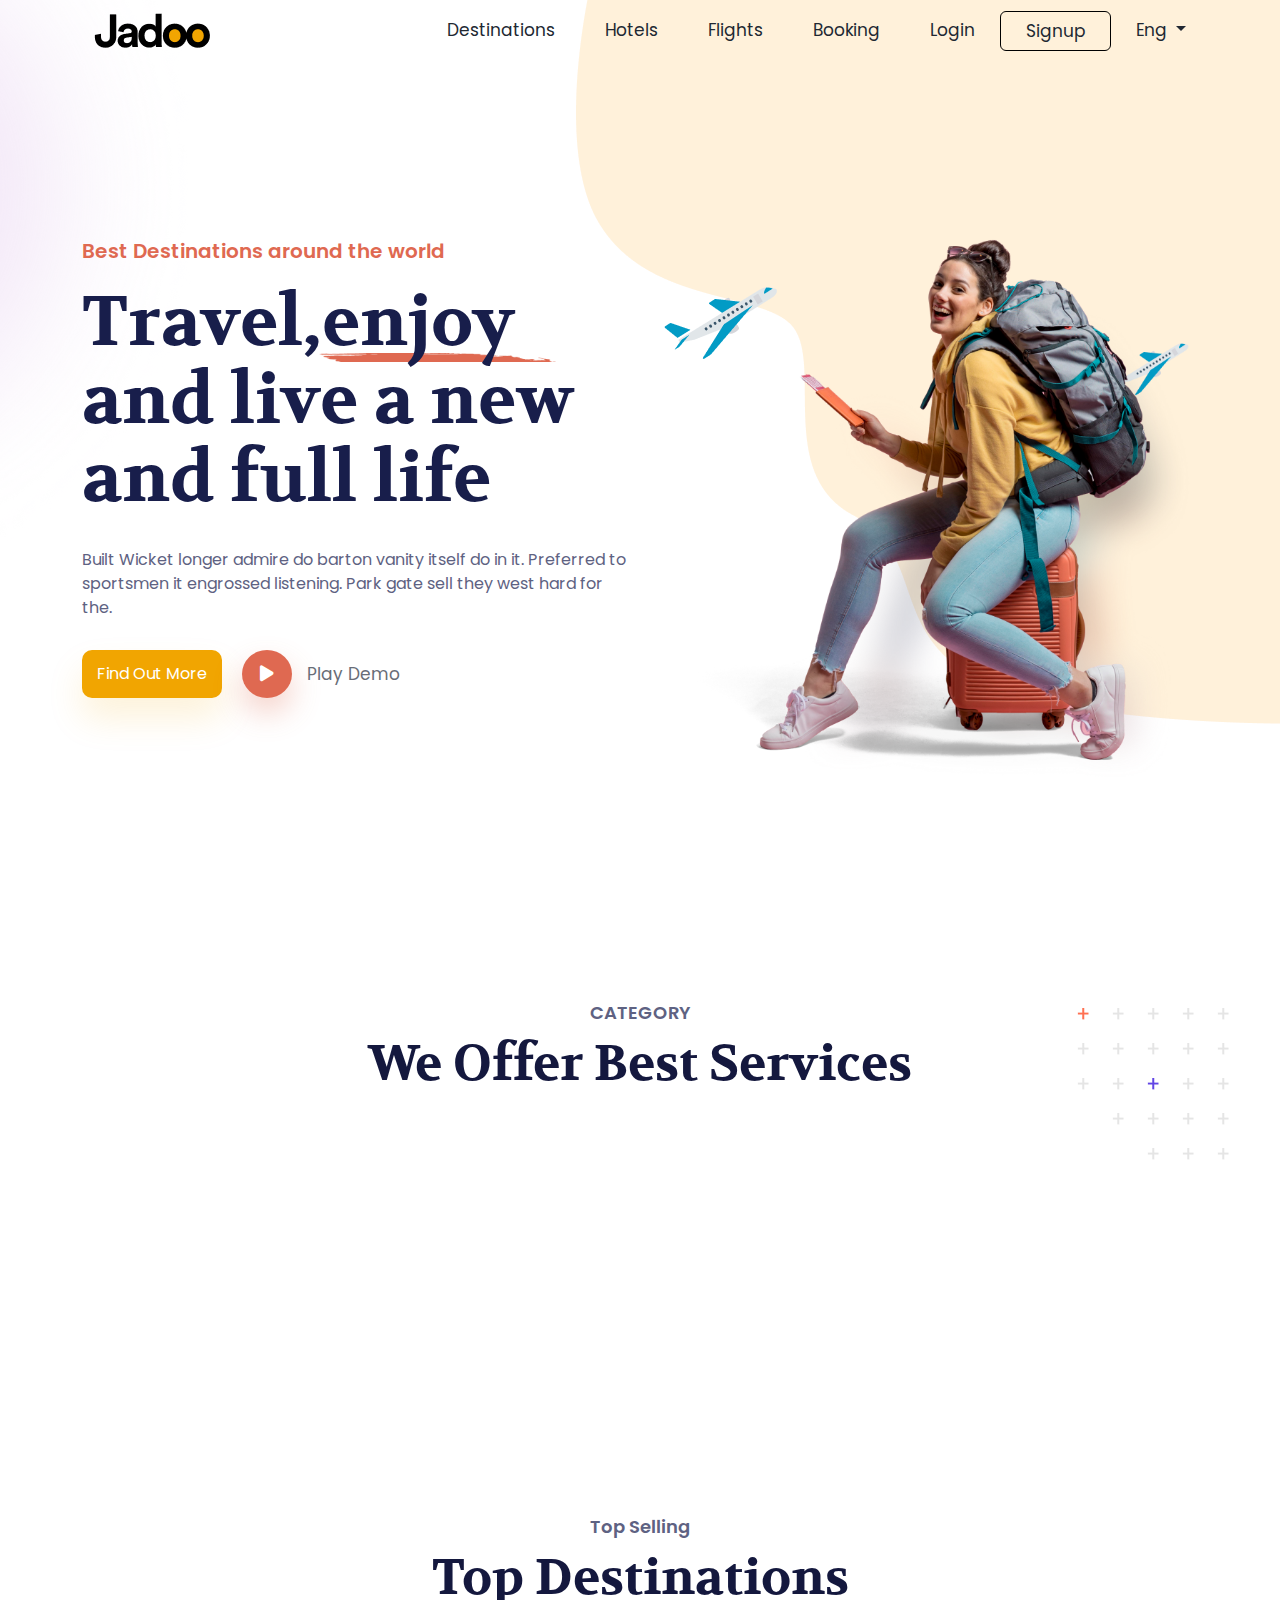
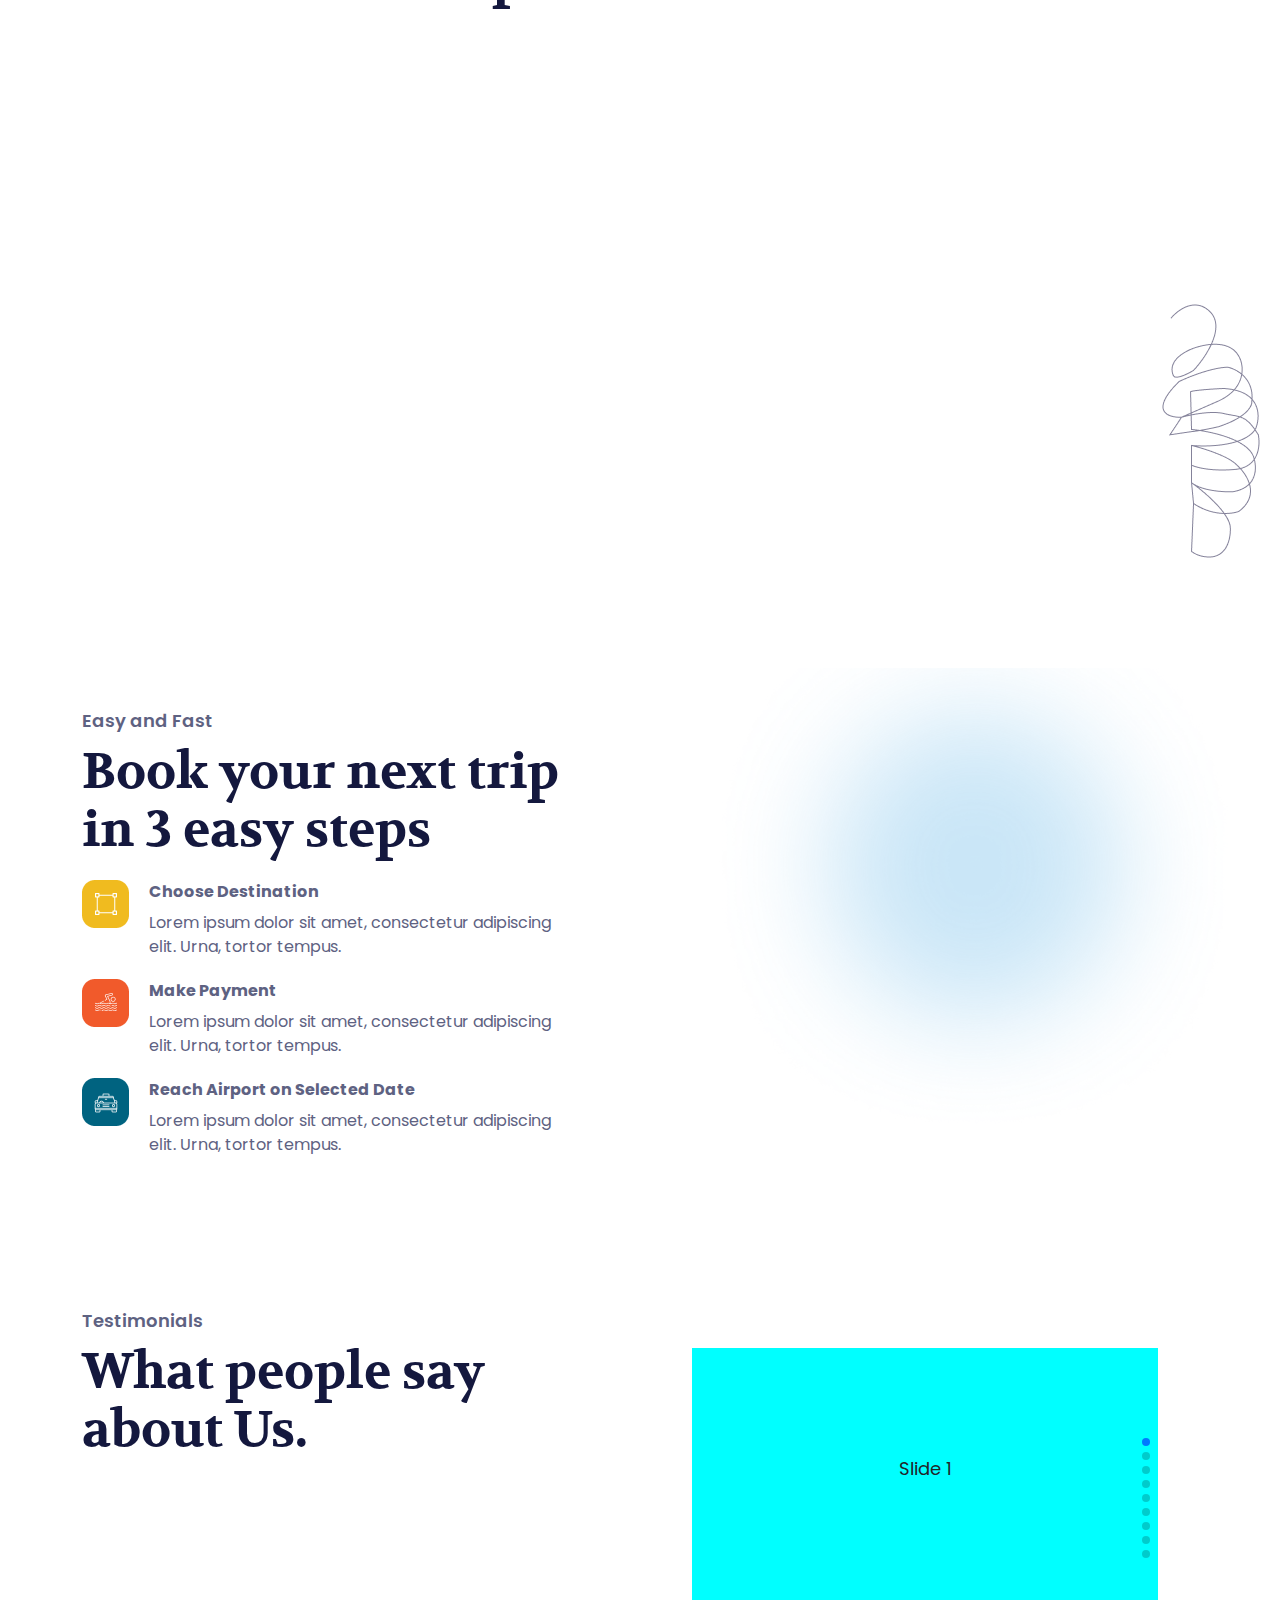
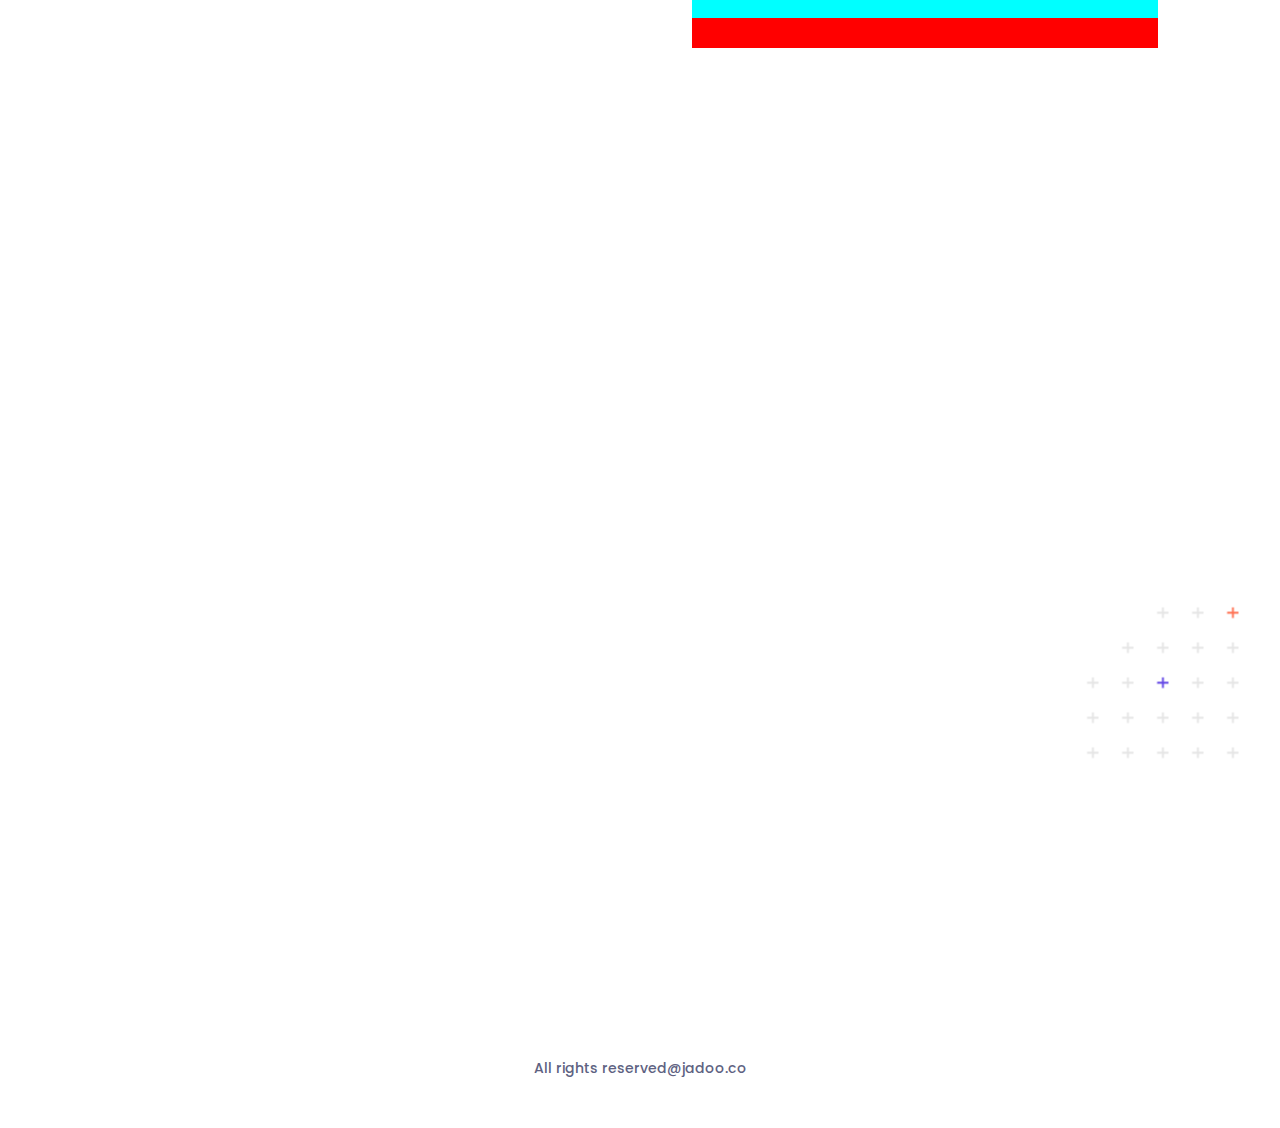
==== index.html @ ec504113 "ss" ====
<!DOCTYPE html>
<html lang="en">

<head>
  <meta charset="UTF-8">
  <meta name="viewport" content="width=device-width, initial-scale=1.0">
  <title>Jadoo</title>
  <!-- bootstrap -->
  <link href="https://cdn.jsdelivr.net/npm/bootstrap@5.0.2/dist/css/bootstrap.min.css" rel="stylesheet">
  <!-- fontawesome -->
  <link rel="stylesheet" href="https://cdnjs.cloudflare.com/ajax/libs/font-awesome/6.4.2/css/all.min.css">
  <!-- aos -->
  <link href="https://unpkg.com/aos@2.3.1/dist/aos.css" rel="stylesheet">
  <!-- Swiper -->
  <link rel="stylesheet" href="https://cdn.jsdelivr.net/npm/swiper@11/swiper-bundle.min.css" />
  <!-- owl carousel -->
  <link rel="stylesheet" type="text/css" href="https://cdnjs.cloudflare.com/ajax/libs/OwlCarousel2/2.3.4/assets/owl.carousel.min.css"/>
  <link rel="stylesheet" type="text/css" href="https://cdnjs.cloudflare.com/ajax/libs/OwlCarousel2/2.3.4/assets/owl.theme.default.min.css"/>
  <!-- style -->
  <link rel="stylesheet" href="assets/css/style.css">
</head>

<body>
  <div class="hero-section">
    <img src="assets/images/hero/left-circle-shade.png" class="hero-bg-shade" alt="shapes">
    <header>
      <div class="container">
        <nav class="navbar navbar-expand-lg jadoo-navbar">
          <div class="container-fluid">
            <a class="navbar-brand" href="index.html"><img src="assets/images/logo/Logo.png" alt="jadoo logo"></a>
            <button class="navbar-toggler" type="button" data-bs-toggle="collapse"
              data-bs-target="#navbarSupportedContent" aria-controls="navbarSupportedContent" aria-expanded="false"
              aria-label="Toggle navigation">
              <span class="navbar-toggler-icon"></span>
            </button>
            <div class="collapse navbar-collapse" id="navbarSupportedContent">
              <ul class="navbar-nav ms-auto mb-2 mb-lg-0">
                <li class="nav-item">
                  <a class="nav-link" href="#">Destinations</a>
                </li>
                <li class="nav-item">
                  <a class="nav-link" href="#">Hotels</a>
                </li>
                <li class="nav-item">
                  <a class="nav-link" href="#">Flights</a>
                </li>
                <li class="nav-item">
                  <a class="nav-link" href="#">Booking</a>
                </li>
                <li class="nav-item">
                  <a class="nav-link" href="#">Login</a>
                </li>
                <li class="nav-item">
                  <a class="nav-link signup-btn" href="#">Signup</a>
                </li>
                <li class="nav-item dropdown ">
                  <a class="nav-link dropdown-toggle lang-drp-down" href="#" id="navbarDropdown" role="button"
                    data-bs-toggle="dropdown" aria-expanded="false">
                    Eng
                  </a>
                  <ul class="dropdown-menu" aria-labelledby="navbarDropdown">
                    <li><a class="dropdown-item" href="#">Ger</a></li>
                  </ul>
                </li>

              </ul>

            </div>
          </div>
        </nav>
      </div>
    </header>

    <div class="hero-content-section">
      <div class="container">
        <div class="row">
          <div class="col-lg-6 col-md-12 col-12 order-lg-1 order-md-2 order-2">
            <p class="sm-head">Best Destinations around the world</p>
            <h2 class="lg-head">Travel,<span class="enjoy">enjoy</span><br>
              and live a new<br>
              and full life
            </h2>
            <p class="sm-desc">Built Wicket longer admire do barton vanity itself do in it. Preferred to sportsmen it
              engrossed listening. Park gate sell they west hard for the.</p>
            <div class="hero-btns">
              <a href="#" class="find-out-btn">Find Out More</a>
              <a href="#" class="play-demo-btn"><i class="fa-solid fa-play"></i> <span>Play Demo</span></a>
            </div>
          </div>
          <div class="col-lg-6 col-md-12 col-12 hero-right order-lg-2 order-md-1 order-1">
            <img data-aos="fade-up" data-aos-duration="2000" src="assets/images/hero/Traveller 1.png" class="img-fluid traveller" alt="traveller">
            <img src="assets/images/hero/plane-left.png" alt="planes" class="img-fluid plane-left">
            <img src="assets/images/hero/plane-right.png" alt="planes" class="img-fluid plane-right">
          </div>
        </div>
      </div>
    </div>
  </div>

  <!-- service section -->
  <div class="service-section">
    <img src="assets/images/service/pluses-shapes.png" class="service-bg-shape" alt="shapes">
    <div class="container">
      <h6 class="jadoo-sm-head">CATEGORY</h6>
      <h2 class="jadoo-lg-head">We Offer Best Services</h2>
      <div class="row service-cards-box">
        <div class="col-lg-3 col-md-6 col-12" data-aos="fade-up" data-aos-duration="500">
          <div class="service-card">
            <img src="assets/images/service/calculate-weather1.png" class="img-fluid" alt="calculate weather">
            <h5 class="head">Calculate Weather</h5>
            <p class="desc">Built Wicket longer admire do barton vanity itself do in it.</p>
          </div>
        </div>
        <div class="col-lg-3 col-md-6 col-12" data-aos="fade-up" data-aos-duration="1000">
          <div class="service-card">
            <img src="assets/images/service/best-flights1.png" class="img-fluid" alt="calculate weather">
            <h5 class="head">Best Flights</h5>
            <p class="desc">Engrossed listening. Park gate sell they west hard for the.</p>
          </div>
        </div>
        <div class="col-lg-3 col-md-6 col-12" data-aos="fade-up" data-aos-duration="1500">
          <div class="service-card">
            <img src="assets/images/service/local-events1.png" class="img-fluid" alt="calculate weather">
            <h5 class="head">Local Events</h5>
            <p class="desc">Barton vanity itself do in it. Preferd to men it engrossed listening. </p>
          </div>
        </div>
        <div class="col-lg-3 col-md-6 col-12" data-aos="fade-up" data-aos-duration="2000">
          <div class="service-card">
            <img src="assets/images/service/customisation1.png" class="img-fluid" alt="calculate weather">
            <h5 class="head">Customization</h5>
            <p class="desc">We deliver outsourced aviation services for military customers</p>
          </div>
        </div>
      </div>
    </div>
  </div>
  <!-- service section end -->

  <!-- destination section -->
  <div class="destination-section">
    <div class="container">
      <img src="assets/images/destination/Decore.png" class="destination-decore move-y" alt="shapes">
      <h6 class="jadoo-sm-head">Top Selling</h6>
      <h2 class="jadoo-lg-head">Top Destinations</h2>
      <div class="row destination-card-box">
        <div class="col-md-4 col-12">
          <div class="destination-card" data-aos="fade-up" data-aos-duration="500">
            <img src="assets/images/destination/rome-italy.png" alt="rome-italy">
            <div class="destination-details">
              <div class="top">
                <p class="place">Rome, Italy</p>
                <p class="price">$5,42k</p>
              </div>
              <p class="duration"><svg class="me-md-3 me-2" xmlns="http://www.w3.org/2000/svg" width="20" height="20"
                  viewBox="0 0 20 20" fill="none">
                  <path
                    d="M18.0683 2.76033L11.1933 17.7603C11.1358 17.886 11.0383 17.989 10.9159 18.0533C10.7936 18.1177 10.6534 18.1396 10.5173 18.1158C10.3812 18.092 10.2568 18.0237 10.1636 17.9217C10.0704 17.8197 10.0136 17.6896 10.0022 17.5519L9.42095 10.579L2.44801 9.99771C2.3103 9.98627 2.18025 9.92951 2.07822 9.8363C1.9762 9.7431 1.90793 9.61871 1.88411 9.48258C1.86029 9.34646 1.88226 9.20628 1.94657 9.08397C2.01089 8.96166 2.11393 8.86411 2.23958 8.80658L17.2396 1.93158C17.3555 1.87844 17.485 1.86205 17.6105 1.88461C17.7361 1.90718 17.8517 1.96762 17.9419 2.05781C18.0321 2.14801 18.0925 2.26365 18.1151 2.38919C18.1377 2.51474 18.1213 2.64418 18.0681 2.76014L18.0683 2.76033Z"
                    fill="#080809" />
                </svg>10 Days Trip</p>
            </div>
          </div>
        </div>
        <div class="col-md-4 col-12">
          <div class="destination-card" data-aos="fade-up" data-aos-duration="1000">
            <img src="assets/images/destination/london-uk.png" alt="london uk">
            <div class="destination-details">
              <div class="top">
                <p class="place">London, UK</p>
                <p class="price">$4.2k</p>
              </div>
              <p class="duration"><svg class="me-md-3 me-2" xmlns="http://www.w3.org/2000/svg" width="20" height="20"
                  viewBox="0 0 20 20" fill="none">
                  <path
                    d="M18.0683 2.76033L11.1933 17.7603C11.1358 17.886 11.0383 17.989 10.9159 18.0533C10.7936 18.1177 10.6534 18.1396 10.5173 18.1158C10.3812 18.092 10.2568 18.0237 10.1636 17.9217C10.0704 17.8197 10.0136 17.6896 10.0022 17.5519L9.42095 10.579L2.44801 9.99771C2.3103 9.98627 2.18025 9.92951 2.07822 9.8363C1.9762 9.7431 1.90793 9.61871 1.88411 9.48258C1.86029 9.34646 1.88226 9.20628 1.94657 9.08397C2.01089 8.96166 2.11393 8.86411 2.23958 8.80658L17.2396 1.93158C17.3555 1.87844 17.485 1.86205 17.6105 1.88461C17.7361 1.90718 17.8517 1.96762 17.9419 2.05781C18.0321 2.14801 18.0925 2.26365 18.1151 2.38919C18.1377 2.51474 18.1213 2.64418 18.0681 2.76014L18.0683 2.76033Z"
                    fill="#080809" />
                </svg>12 Days Trip</p>
            </div>
          </div>
        </div>
        <div class="col-md-4 col-12">
          <div class="destination-card" data-aos="fade-up" data-aos-duration="1500">
            <img src="assets/images/destination/full-europe.png" alt="full europe">
            <div class="destination-details">
              <div class="top">
                <p class="place">Full Europe</p>
                <p class="price">$5,42k</p>
              </div>
              <p class="duration"><svg class="me-md-3 me-2" xmlns="http://www.w3.org/2000/svg" width="20" height="20"
                  viewBox="0 0 20 20" fill="none">
                  <path
                    d="M18.0683 2.76033L11.1933 17.7603C11.1358 17.886 11.0383 17.989 10.9159 18.0533C10.7936 18.1177 10.6534 18.1396 10.5173 18.1158C10.3812 18.092 10.2568 18.0237 10.1636 17.9217C10.0704 17.8197 10.0136 17.6896 10.0022 17.5519L9.42095 10.579L2.44801 9.99771C2.3103 9.98627 2.18025 9.92951 2.07822 9.8363C1.9762 9.7431 1.90793 9.61871 1.88411 9.48258C1.86029 9.34646 1.88226 9.20628 1.94657 9.08397C2.01089 8.96166 2.11393 8.86411 2.23958 8.80658L17.2396 1.93158C17.3555 1.87844 17.485 1.86205 17.6105 1.88461C17.7361 1.90718 17.8517 1.96762 17.9419 2.05781C18.0321 2.14801 18.0925 2.26365 18.1151 2.38919C18.1377 2.51474 18.1213 2.64418 18.0681 2.76014L18.0683 2.76033Z"
                    fill="#080809" />
                </svg>28 Days Trip</p>
            </div>
          </div>
        </div>
      </div>
    </div>
  </div>
  <!-- destination section end -->

  <!-- steps section -->
  <div class="steps-section">
    <div class="container">
      <div class="row">
        <div class="col-lg-6 col-md-12 col-12">
          <h6 class="jadoo-sm-head">Easy and Fast</h6>
          <h2 class="jadoo-lg-head">Book your next trip <br> in 3 easy steps</h2>
          <div class="steps">
            <img src="assets/images/steps/choose-destination.png" alt="choose destination">
            <div class="details">
              <h6>Choose Destination</h6>
              <p>Lorem ipsum dolor sit amet, consectetur adipiscing elit. Urna, tortor tempus.</p>
            </div>
          </div>
          <div class="steps">
            <img src="assets/images/steps/make-payment.png" alt="make payment">
            <div class="details">
              <h6>Make Payment</h6>
              <p>Lorem ipsum dolor sit amet, consectetur adipiscing elit. Urna, tortor tempus.</p>
            </div>
          </div>
          <div class="steps">
            <img src="assets/images/steps/reach-airport.png" alt="reach airport">
            <div class="details">
              <h6>Reach Airport on Selected Date</h6>
              <p>Lorem ipsum dolor sit amet, consectetur adipiscing elit. Urna, tortor tempus.</p>
            </div>
          </div>
        </div>
        <div class="col-lg-6 col-md-12 col-12">
          <div class="steps-left">
            <img src="assets/images/steps/blue-bg.png" class="img-fluid bg-blue" alt="shapes">
            <div class="trips-card" data-aos="fade-left" data-aos-duration="1300">
              <img src="assets/images/steps/trip-to-greece.png" alt="">
              <h6>Trips To Greece</h6>
              <div class="trip-dtls">
                <span>14-29 June</span> | <span>by Robbin John</span>
              </div>
              <div class="trip-btns">
                <a href="#"><svg xmlns="http://www.w3.org/2000/svg" width="14" height="14" viewBox="0 0 14 14"
                    fill="none">
                    <g clip-path="url(#clip0_202_1582)">
                      <path
                        d="M13.6545 0.150827C13.2856 0.0428744 4.26257 -0.855475 1.09373 3.42567C-0.30971 5.32223 -0.330792 7.9221 1.0234 11.1525C0.679886 11.8655 0.37916 12.6166 0.134078 13.4091C0.0595667 13.6499 0.194344 13.9052 0.434886 13.9795C0.47973 13.9934 0.525148 14 0.569992 14C0.76446 14 0.94501 13.8744 1.00528 13.6787C3.42049 5.87028 11.2694 2.09267 13.6763 1.13835C13.9106 1.0454 14.2236 0.317405 13.6545 0.150827Z"
                        fill="#84829A" />
                      <path
                        d="M2.47192 12.1297C3.77832 12.6777 5.08453 12.9586 6.29922 12.9586C7.39103 12.9586 8.40923 12.7341 9.28663 12.2789C11.0525 11.3629 12.1315 9.61072 12.4071 7.21123C12.6878 4.76581 13.0373 3.23407 13.3289 2.29703C10.7336 3.49419 5.16878 6.59731 2.47192 12.1297Z"
                        fill="#84829A" />
                    </g>
                    <defs>
                      <clipPath id="clip0_202_1582">
                        <rect width="14" height="14" fill="white" />
                      </clipPath>
                    </defs>
                  </svg></a>
                <a href="#"><svg xmlns="http://www.w3.org/2000/svg" width="14" height="14" viewBox="0 0 14 14"
                    fill="none">
                    <g clip-path="url(#clip0_202_1596)">
                      <path
                        d="M13.5008 3.56123e-08C13.4231 -2.92608e-05 13.3465 0.0180173 13.277 0.0527336L9.48809 1.94771L5.20366 0.0432416C5.19666 0.0402533 5.18866 0.039726 5.18116 0.0367378C5.16188 0.0295308 5.14217 0.0235251 5.12216 0.0187497C5.10227 0.0133885 5.08205 0.00919911 5.06166 0.00624017C5.02106 0.00290038 4.98025 0.00290038 4.93967 0.00624017C4.91928 0.00919911 4.89907 0.0133885 4.87917 0.0187497C4.85916 0.0235251 4.83945 0.0295308 4.82017 0.0367378C4.81267 0.039726 4.80467 0.040224 4.79767 0.0432416L0.29774 2.04322C0.117098 2.12343 0.000703131 2.30255 0.000732427 2.50019V13.5C0.000820317 13.6692 0.0863952 13.8268 0.228219 13.919C0.370072 14.0114 0.548986 14.0257 0.7037 13.957L5.00064 12.047L9.29757 13.957C9.30507 13.96 9.31307 13.957 9.32057 13.9615C9.44162 14.0157 9.58058 14.0126 9.69905 13.953C9.70705 13.9496 9.71604 13.953 9.72404 13.9475L13.724 11.9476C13.8935 11.8629 14.0006 11.6896 14.0005 11.5V0.500237C14.0006 0.224088 13.7769 0.000117221 13.5008 3.56123e-08ZM4.50066 11.1751L1.00071 12.7305V2.8252L4.50066 1.26971V11.1751ZM9.00059 12.7305L5.50064 11.1751V1.26971L9.00059 2.82517V12.7305ZM13.0005 11.1911L10.0006 12.691V2.80918L13.0005 1.3092V11.1911Z"
                        fill="#84829A" />
                    </g>
                    <defs>
                      <clipPath id="clip0_202_1596">
                        <rect width="14" height="14" fill="white" />
                      </clipPath>
                    </defs>
                  </svg></a>
                <a href="#"><svg xmlns="http://www.w3.org/2000/svg" width="14" height="14" viewBox="0 0 14 14"
                    fill="none">
                    <path
                      d="M12.3434 1.24251L6.02589 7.58335C5.95347 7.54139 5.87731 7.50624 5.79839 7.47835L1.62756 6.06668C1.50142 6.03507 1.38947 5.96222 1.30948 5.8597C1.22948 5.75719 1.18604 5.63088 1.18604 5.50085C1.18604 5.37081 1.22948 5.24451 1.30948 5.14199C1.38947 5.03947 1.50142 4.96662 1.62756 4.93501L11.9759 1.25418C12.0435 1.23121 12.1145 1.21939 12.1859 1.21918C12.2393 1.21832 12.2925 1.2262 12.3434 1.24251Z"
                      fill="#84829A" />
                    <path
                      d="M12.7459 2.02418L9.06503 12.3842C9.02444 12.5049 8.94545 12.6091 8.84012 12.6807C8.73478 12.7523 8.6089 12.7875 8.4817 12.7808C8.35303 12.7867 8.22602 12.7499 8.1205 12.676C8.01498 12.6021 7.93687 12.4954 7.89836 12.3725L6.51003 8.20168C6.48214 8.12276 6.44699 8.0466 6.40503 7.97418L12.7575 1.65668C12.7934 1.77723 12.7893 1.90614 12.7459 2.02418Z"
                      fill="#84829A" />
                  </svg></a>
              </div>
              <div class="trip-going">
                <div class="number">
                  <svg xmlns="http://www.w3.org/2000/svg" width="16" height="16" viewBox="0 0 16 16" fill="none">
                    <path
                      d="M0.266665 15.4667H1.86667V6.66667C1.86667 6.5194 1.98607 6.4 2.13333 6.4H5.86667V0.266667C5.86667 0.1194 5.98607 0 6.13333 0H13.0667C13.2139 0 13.3333 0.1194 13.3333 0.266667V15.4667H15.7333C15.8806 15.4667 16 15.5861 16 15.7333C16 15.8806 15.8806 16 15.7333 16H0.266665C0.119399 16 0 15.8806 0 15.7333C0 15.5861 0.119399 15.4667 0.266665 15.4667ZM10.4 15.4667H11.4667V13.0667C11.4667 12.9194 11.3473 12.8 11.2 12.8H10.6667C10.5194 12.8 10.4 12.9194 10.4 13.0667V15.4667ZM9.33333 6.66667V15.4667H9.86667V13.0667C9.86667 12.6248 10.2248 12.2667 10.6667 12.2667H11.2C11.6418 12.2667 12 12.6248 12 13.0667V15.4667H12.8V0.533333H6.4V6.4H9.06667C9.21393 6.4 9.33333 6.5194 9.33333 6.66667ZM2.4 15.4667H8.8V6.93333H2.4V15.4667Z"
                      fill="#84829A" />
                    <path
                      d="M7.46658 3.7334H9.06659C9.21385 3.7334 9.33325 3.8528 9.33325 4.00007V5.60007C9.33325 5.74733 9.21385 5.86673 9.06659 5.86673H7.46658C7.31932 5.86673 7.19992 5.74733 7.19992 5.60007V4.00007C7.19992 3.8528 7.31932 3.7334 7.46658 3.7334ZM7.73325 5.3334H8.79992V4.26673H7.73325V5.3334Z"
                      fill="#84829A" />
                    <path
                      d="M7.46658 1.06665H9.06659C9.21385 1.06665 9.33325 1.18605 9.33325 1.33332V2.93332C9.33325 3.08058 9.21385 3.19998 9.06659 3.19998H7.46658C7.31932 3.19998 7.19992 3.08058 7.19992 2.93332V1.33332C7.19992 1.18605 7.31932 1.06665 7.46658 1.06665ZM7.73325 2.66665H8.79992V1.59998H7.73325V2.66665Z"
                      fill="#84829A" />
                    <path
                      d="M10.1333 3.7334H11.7333C11.8806 3.7334 12 3.8528 12 4.00007V5.60007C12 5.74733 11.8806 5.86673 11.7333 5.86673H10.1333C9.98607 5.86673 9.86667 5.74733 9.86667 5.60007V4.00007C9.86667 3.8528 9.98607 3.7334 10.1333 3.7334ZM10.4 5.3334H11.4667V4.26673H10.4V5.3334Z"
                      fill="#84829A" />
                    <path
                      d="M10.1333 1.06665H11.7333C11.8806 1.06665 12 1.18605 12 1.33332V2.93332C12 3.08058 11.8806 3.19998 11.7333 3.19998H10.1333C9.98607 3.19998 9.86667 3.08058 9.86667 2.93332V1.33332C9.86667 1.18605 9.98607 1.06665 10.1333 1.06665ZM10.4 2.66665H11.4667V1.59998H10.4V2.66665Z"
                      fill="#84829A" />
                    <path
                      d="M10.1333 6.3999H11.7333C11.8806 6.3999 12 6.5193 12 6.66657V8.26657C12 8.41384 11.8806 8.53324 11.7333 8.53324H10.1333C9.98607 8.53324 9.86667 8.41384 9.86667 8.26657V6.66657C9.86667 6.5193 9.98607 6.3999 10.1333 6.3999ZM10.4 7.9999H11.4667V6.93324H10.4V7.9999Z"
                      fill="#84829A" />
                    <path
                      d="M10.1333 9.06665H11.7333C11.8806 9.06665 12 9.18605 12 9.33332V10.9333C12 11.0806 11.8806 11.2 11.7333 11.2H10.1333C9.98607 11.2 9.86667 11.0806 9.86667 10.9333V9.33332C9.86667 9.18605 9.98607 9.06665 10.1333 9.06665ZM10.4 10.6667H11.4667V9.59998H10.4V10.6667Z"
                      fill="#84829A" />
                    <path
                      d="M5.06659 12.2666H3.46659C3.31932 12.2666 3.19992 12.1472 3.19992 12V10.4C3.19992 10.2527 3.31932 10.1333 3.46659 10.1333H5.06659C5.21385 10.1333 5.33325 10.2527 5.33325 10.4V12C5.33325 12.1472 5.21385 12.2666 5.06659 12.2666ZM4.79992 10.6666H3.73325V11.7333H4.79992V10.6666Z"
                      fill="#84829A" />
                    <path
                      d="M5.06659 9.59989H3.46659C3.31932 9.59989 3.19992 9.48049 3.19992 9.33322V7.73322C3.19992 7.58595 3.31932 7.46655 3.46659 7.46655H5.06659C5.21385 7.46655 5.33325 7.58595 5.33325 7.73322V9.33322C5.33325 9.48049 5.21385 9.59989 5.06659 9.59989ZM4.79992 7.99989H3.73325V9.06655H4.79992V7.99989Z"
                      fill="#84829A" />
                    <path
                      d="M5.06659 14.9334H3.46659C3.31932 14.9334 3.19992 14.814 3.19992 14.6667V13.0667C3.19992 12.9194 3.31932 12.8 3.46659 12.8H5.06659C5.21385 12.8 5.33325 12.9194 5.33325 13.0667V14.6667C5.33325 14.814 5.21385 14.9334 5.06659 14.9334ZM4.79992 13.3334H3.73325V14.4H4.79992V13.3334Z"
                      fill="#84829A" />
                    <path
                      d="M7.73333 12.2666H6.13333C5.98607 12.2666 5.86667 12.1472 5.86667 12V10.4C5.86667 10.2527 5.98607 10.1333 6.13333 10.1333H7.73333C7.8806 10.1333 8 10.2527 8 10.4V12C8 12.1472 7.8806 12.2666 7.73333 12.2666ZM7.46667 10.6666H6.4V11.7333H7.46667V10.6666Z"
                      fill="#84829A" />
                    <path
                      d="M7.73333 9.59989H6.13333C5.98607 9.59989 5.86667 9.48049 5.86667 9.33322V7.73322C5.86667 7.58595 5.98607 7.46655 6.13333 7.46655H7.73333C7.8806 7.46655 8 7.58595 8 7.73322V9.33322C8 9.48049 7.8806 9.59989 7.73333 9.59989ZM7.46667 7.99989H6.4V9.06655H7.46667V7.99989Z"
                      fill="#84829A" />
                    <path
                      d="M7.73333 14.9334H6.13333C5.98607 14.9334 5.86667 14.814 5.86667 14.6667V13.0667C5.86667 12.9194 5.98607 12.8 6.13333 12.8H7.73333C7.8806 12.8 8 12.9194 8 13.0667V14.6667C8 14.814 7.8806 14.9334 7.73333 14.9334ZM7.46667 13.3334H6.4V14.4H7.46667V13.3334Z"
                      fill="#84829A" />
                  </svg>
                  <p>24 people going</p>
                </div>
                <svg id="my-svg" xmlns="http://www.w3.org/2000/svg" width="20" height="20" viewBox="0 0 20 20"
                  fill="none">
                  <path
                    d="M18.3644 2.45457C17.33 1.34265 15.8804 0.709981 14.3617 0.707636C12.8417 0.709395 11.3906 1.34173 10.3546 2.45386L10.0015 2.82698L9.64836 2.45386C7.59251 0.241198 4.13215 0.114128 1.91953 2.16998C1.82148 2.26112 1.72679 2.35577 1.63565 2.45386C-0.545218 4.80619 -0.545218 8.44162 1.63565 10.794L9.48255 19.069C9.75403 19.3556 10.2064 19.3679 10.493 19.0964C10.5024 19.0875 10.5115 19.0784 10.5204 19.069L18.3645 10.794C20.5452 8.44187 20.5452 4.80665 18.3644 2.45457ZM17.3302 9.80969H17.3294L10.0015 17.5386L2.67282 9.80969C1.00676 8.01229 1.00676 5.23481 2.67282 3.43741C4.1858 1.79757 6.74172 1.69475 8.38156 3.20773C8.46118 3.28119 8.53778 3.35779 8.61124 3.43741L9.48255 4.35663C9.76969 4.64193 10.2333 4.64193 10.5204 4.35663L11.3917 3.43812C12.9047 1.79828 15.4606 1.69546 17.1005 3.20844C17.1801 3.2819 17.2567 3.35851 17.3302 3.43812C19.0107 5.23837 19.023 8.02092 17.3302 9.80969Z"
                    fill="#4152CA" />
                </svg>
              </div>
              <div class="ongoing-trip move-y">
                <img src="assets/images/steps/ongoing.png" alt="">
                <div class="ongoing-dtls">
                  <span>Ongoing</span>
                  <p>Trip to rome</p>
                  <div class="progress-dtls">
                    <div><span>40% </span>Completed</div>
                    <div class="progress" role="progressbar" aria-label="Basic example" aria-valuenow="0" aria-valuemin="0" aria-valuemax="100">
                      <div data-aos="fade-right" data-aos-duration="2000" class="progress-bar" style="width: 40%"></div>
                    </div>
                  </div>
                </div>

              </div>
            </div>
          </div>
        </div>
      </div>
    </div>
  </div>
  <!-- steps section end -->
  <!-- testimonial section -->
  <div class="testimonial-section">
    <div class="container">
      <div class="row">
        <div class="col-lg-6 col-md-12">
          <h6 class="jadoo-sm-head">Testimonials</h6>
          <h2 class="jadoo-lg-head">What people say<br> about Us.</h2>
        </div>
        <div class="col-lg-6 col-md-12">
          <div style="padding: 40px;">
            <div class="swiper mySwiper">
                <div class="swiper-wrapper">
                  <div class="swiper-slide" style="background-color: aqua;">Slide 1</div>
                  <div class="swiper-slide" style="background-color: red">Slide 2</div>
                  <div class="swiper-slide" style="background-color: rgb(187, 255, 0)">Slide 3</div>
                  <div class="swiper-slide" style="background-color: rgb(0, 26, 255)">Slide 4</div>
                  <div class="swiper-slide">Slide 5</div>
                  <div class="swiper-slide">Slide 6</div>
                  <div class="swiper-slide">Slide 7</div>
                  <div class="swiper-slide">Slide 8</div>
                  <div class="swiper-slide">Slide 9</div>
                </div>
                <div class="swiper-pagination"></div>
              </div>
          </div>
        </div>
      </div>
    </div>
  </div>
  <!-- testimonial section end-->

  <!-- client section -->
    <div class="client-section" data-aos="fade-up">
      <div class="container">
        <div class="client-slider owl-carousel">
          <div class="client-logo"><img src="assets/images/clients/client-1.png" alt=""></div>
          <div class="client-logo"><img src="assets/images/clients/client-2.png" alt=""></div>
          <div class="client-logo"><img src="assets/images/clients/client-3.png" alt=""></div>
          <div class="client-logo"><img src="assets/images/clients/client-4.png" alt=""></div>
          <div class="client-logo"><img src="assets/images/clients/client-5.png" alt=""></div>
        </div>
      </div>
    </div>
  <!-- client section end-->

  <!-- newsletter section -->
    <div class="newsletter-section">
      <img src="assets/images/service/pluses-shapes.png" class="img-fluid newsletter-shape" alt="shapes">
      <div class="container">
        <div class="newsletter-box" data-aos="fade-up" data-aos-duration="1000">
          <h4>Subscribe to get information, latest news and other interesting offers about Jadoo</h4>
          <div class="subcribe-box">
            <div class="input-box">
              <svg xmlns="http://www.w3.org/2000/svg" width="21" height="18" viewBox="0 0 21 18" fill="none">
                <path d="M4 6L9.4 10.05C9.75556 10.3167 10.2444 10.3167 10.6 10.05L16 6" stroke="#39425D" stroke-linecap="round"/>
                <rect x="0.5" y="0.5" width="20" height="17" rx="4.5" stroke="#39425D"/>
              </svg>
              <input type="text" placeholder="Your email">
            </div>
            <a href="#" class="subscribe-btn">Subscribe</a>
          </div>
          <img src="assets/images/newsletter/left-circle.png" class="left-circle img-fluid" alt="circle">
          <img src="assets/images/newsletter/right-circle.png" class="right-circle img-fluid" alt="circle">
          <svg class="share-icon" xmlns="http://www.w3.org/2000/svg" width="70" height="70" viewBox="0 0 70 70" fill="none">
            <circle cx="35" cy="35" r="35" fill="url(#paint0_linear_202_1534)"/>
            <path d="M52.6105 23.9904C53.3018 25.1878 53.2092 26.6136 52.3677 27.711L33.8939 51.8182C33.1321 52.8123 31.8776 53.3191 30.5948 53.0729C29.3387 52.8313 28.3427 51.9156 27.997 50.6841L25.2635 40.9555L24.9789 39.9435L24.2449 39.191L17.1864 31.9595C16.2927 31.0444 15.9977 29.724 16.4166 28.5154C16.8311 27.3206 17.8708 26.4536 19.1527 26.2856L49.267 22.3404C50.6381 22.1604 51.9192 22.793 52.6105 23.9904Z" fill="white"/>
            <path d="M25.2636 40.9554L27.997 50.6841C28.3427 51.9156 29.3386 52.8312 30.5948 53.0729C31.8776 53.3191 33.1321 52.8123 33.8939 51.8182L52.3677 27.711C53.2092 26.6136 53.3018 25.1878 52.6105 23.9904L24.9789 39.9435L25.2636 40.9554Z" fill="white"/>
            <path d="M36.2234 33.4516C36.5045 33.9385 36.3381 34.5616 35.8505 34.8431L25.2638 40.9554L24.9791 39.9435L24.2451 39.191L34.8318 33.0787C35.3194 32.7973 35.9422 32.9647 36.2234 33.4516Z" fill="url(#paint1_linear_202_1534)"/>
            <path d="M25.2637 40.9554L35.8504 34.8431C36.338 34.5617 36.5045 33.9386 36.2233 33.4516L24.979 39.9435L25.2637 40.9554Z" fill="url(#paint2_linear_202_1534)"/>
            <defs>
              <linearGradient id="paint0_linear_202_1534" x1="49.6467" y1="1.96393" x2="19.564" y2="77.7643" gradientUnits="userSpaceOnUse">
                <stop stop-color="#747DEF"/>
                <stop offset="1" stop-color="#5E3BE1"/>
              </linearGradient>
              <linearGradient id="paint1_linear_202_1534" x1="32.4079" y1="34.5442" x2="33.5455" y2="36.8252" gradientUnits="userSpaceOnUse">
                <stop stop-color="#747DEF"/>
                <stop offset="1" stop-color="#5E3BE1"/>
              </linearGradient>
              <linearGradient id="paint2_linear_202_1534" x1="32.9029" y1="35.4016" x2="33.507" y2="36.5259" gradientUnits="userSpaceOnUse">
                <stop stop-color="#747DEF"/>
                <stop offset="1" stop-color="#5E3BE1"/>
              </linearGradient>
            </defs>
          </svg>
        </div>
      </div>
    </div>
  <!-- news letter section end-->

  <!-- footer section -->
    <footer>
      <div class="container">
        <div class="row">
          <div class="col-lg-3 col-md-6 col-12 mb-lg-0 mb-md-4  mb-3 order-lg-1 order-md-1 order-1" data-aos="fade-up" data-aos-duration="500">
            <p class="footer-logo">Jadoo.</p>
            <p class="footer-desc">Book your trip in minute, get full Control for much longer.
              </p>
          </div>
          <div class="col-lg-2 col-md-4 col-12 order-lg-2 order-md-3 order-2 mb-md-1 mb-3" data-aos="fade-up" data-aos-duration="1000">
            <p class="footer-head">Company</p>
            <a href="#" class="footer-links">About</a>
            <a href="#" class="footer-links">Careers</a>
            <a href="#" class="footer-links">Mobile</a>
          </div>
          <div class="col-lg-2 col-md-4 col-12 order-lg-3 order-md-4 order-3 mb-md-1 mb-3" data-aos="fade-up" data-aos-duration="1500">
            <p class="footer-head">Contact</p>
            <a href="#" class="footer-links">Help/FAQ</a>
            <a href="#" class="footer-links">Press</a>
            <a href="#" class="footer-links">Affilates</a>
          </div>
          <div class="col-lg-2 col-md-4 col-12 order-lg-4 order-md-5 order-4 mb-md-1 mb-3" data-aos="fade-up" data-aos-duration="2000">
            <p class="footer-head">More</p>
            <a href="#" class="footer-links">Airlinefees</a>
            <a href="#" class="footer-links">Airline</a>
            <a href="#" class="footer-links">Low fare tips</a>
          </div>
          <div class="col-lg-3 col-md-6 col-12 order-lg-5 order-md-2 mb-lg-0 mb-md-4 order-5" data-aos="fade-up" data-aos-duration="2500">
            <div class="ftr-sm-icon mb-md-3 mb-2">
              <a href="#"><i class="fa-brands fa-facebook-f"></i></a>
              <a href="#"><img src="assets/images/instagram.png" alt=""></a>
              <a href="#"><i class="fa-brands fa-twitter"></i></a>
            </div>
            <p class="discover-app">Discover our app</p>
            <div class="d-flex align-items-center">
              <img src="assets/images/google-play.png" class="img-fluid me-2" alt="google play">
              <img src="assets/images/Play Store.png" class="img-fluid" alt="apple store">
            </div>
          </div>
        </div>
        <p class="copyright">All rights reserved@jadoo.co</p>
      </div>
    </footer>
  <!-- footer section end -->




  <!-- jquery -->
  <script src="https://code.jquery.com/jquery-3.7.1.min.js"></script>
  <!-- bootstrap -->
  <script src="https://cdn.jsdelivr.net/npm/bootstrap@5.0.2/dist/js/bootstrap.bundle.min.js"></script>
  <!-- aos -->
  <script src="https://unpkg.com/aos@2.3.1/dist/aos.js"></script>
  <!-- swiper -->
  <script src="https://cdn.jsdelivr.net/npm/swiper@11/swiper-bundle.min.js"></script>
  <!-- owl carousel -->
  <script src="https://cdnjs.cloudflare.com/ajax/libs/OwlCarousel2/2.3.4/owl.carousel.js"></script>
  <!-- js -->
  <script src="assets/js/main.js"></script>

</body>
</html>
---- assets/css/style.css ----
/* font */
@import url('https://fonts.googleapis.com/css2?family=Open+Sans:ital,wght@0,300;0,400;0,500;0,600;0,700;0,800;1,300;1,400;1,500;1,600;1,700;1,800&family=Poppins:ital,wght@0,100;0,200;0,300;0,400;0,500;0,600;0,700;0,800;0,900;1,100;1,200;1,300;1,400;1,500;1,600;1,700;1,800;1,900&family=Volkhov:ital,wght@0,400;0,700;1,400;1,700&display=swap');

* {
    margin: 0;
    padding: 0;
    box-sizing: border-box;

}

body {
    font-family: 'Poppins', sans-serif;
}

a {
    text-decoration: none;
}
p{
    margin-bottom: 0;
}
:root {
    --nav-color: #212832;
    --orange-col: #DF6951;
    --para-col: #5E6282;
    --white-col: #fff;
    --lg-headCol: #14183E;
}


/* navbar */

.jadoo-navbar .nav-item .nav-link {
    font-size: 17px;
    line-height: 24px;
    color: var(--nav-color);
    padding: 7px 25px ;
}
.jadoo-navbar .signup-btn{
    border: 1px solid #000;
    padding: 10px;
    border-radius: 6px;
}
.jadoo-navbar .nav-item .lang-drp-down{
    padding-right: 0px;
}

/* hero section */

.hero-section {
    background-image: url('../images/hero/Decore.png');
    background-repeat: no-repeat;
    height: 100vh;
    background-position: top right;
    position: relative;
    overflow: hidden;
}
.hero-bg-shade{
    position: absolute;
    left: 0;
    top: 0;
    z-index: -1;
}
.hero-right{
    position: relative;
}
.hero-right .traveller{
    z-index: 3;
    position: relative;
}
.hero-right .plane-left{
    position: absolute;
    left: 0;
    top: 0;
}
.hero-right .plane-right{
    position: absolute;
    right:0px;
    top: 70px;
    z-index: 1;
    width: 120px;
}


.hero-section .hero-content-section {
    height: 100%;
    display: flex;
    align-items: center;
}

.hero-content-section .sm-head {
    font-size: 20px;
    line-height: 26px;
    font-weight: 600;
    color: var(--orange-col);
    margin-bottom: 20px;
}

.hero-content-section .lg-head {
    font-family: 'Volkhov', serif;
    font-size: 70px;
    line-height: 78px;
    font-weight: 700;
    color: #181E4B;
    margin-bottom: 30px;
}

.hero-content-section .lg-head .enjoy {
    position: relative;
}

.hero-content-section .lg-head .enjoy::before {
    content: '';
    background-image: url('../images/hero/enjoy-bottom-decor.png');
    background-size: contain;
    background-repeat: no-repeat;
    position: absolute;
    top: 74px;
    left: -10px;
    width: 300px;
    height: 100px;
    z-index: -1;
}

.hero-content-section .sm-desc {
    font-size: 16px;
    line-height: 24px;
    color: var(--para-col);
    margin-bottom: 30px;
}
.hero-content-section .hero-btns{
    display: flex;
}

.hero-content-section .find-out-btn {
    color: var(--white-col);
    padding: 12px 15px;
    border-radius: 10px;
    background: #F1A501;
    box-shadow: 0px 20px 35px 0px rgba(241, 165, 1, 0.15);
    cursor: pointer;
}
.hero-content-section .find-out-btn:hover{
    background-color: #DF6951;
}

.hero-content-section .play-demo-btn{
    font-size: 17px;
    line-height: 24px;
    color: #686D77;
    margin-left: 20px;

}
.hero-content-section .play-demo-btn i{
    background-color: #DF6951;
    color: var(--white-col);
    border-radius: 50%;
    padding: 15px 18px;
    font-size: 18px;
    margin-right: 10px;
    box-shadow: 0px 15px 30px 0px rgba(223, 105, 81, 0.30);
}


/* service section */
.service-section {
    padding: 100px 10px;
    position: relative;
    overflow: hidden;
}
.service-bg-shape{
    position: absolute;
    right: 50px;
    top: 100px;
}

.jadoo-sm-head {
    font-size: 18px;
    line-height: 26px;
    font-weight: 600;
    color: var(--para-col);
    text-align: center;
    margin-bottom: 10px;
}

.jadoo-lg-head {
    font-size: 50px;
    line-height: 58px;
    font-weight: 700;
    font-family: 'Volkhov', serif;
    color: var(--lg-headCol);
    text-align: center;
}

.service-cards-box{
    margin-top: 50px;
}
.service-section .service-card {
    display: flex;
    flex-direction: column;
    align-items: center;
    margin: 20px;
    padding: 20px;
    background-color: var(--white-col);
    position: relative;
    transition: all .3s ease-in-out;
}
.service-section .service-card::after{
    content: '';
    position: absolute;
    bottom: 30px;
    left: 30px;
    width: 10px;
    height: 10px;
    background-color: #DF6951;
    border-radius: 30px 0px 10px 0px;
    z-index: -1;
    transition: all .5s ease-in-out;
}

.service-section .service-card:hover {
    border-radius: 36px;
    box-shadow: 0px 1.85185px 3.14815px 0px rgba(0, 0, 0, 0.00), 0px 8.14815px 6.51852px 0px rgba(0, 0, 0, 0.01), 0px 20px 13px 0px rgba(0, 0, 0, 0.01), 0px 38.51852px 25.48148px 0px rgba(0, 0, 0, 0.01), 0px 64.81481px 46.85185px 0px rgba(0, 0, 0, 0.02), 0px 100px 80px 0px rgba(0, 0, 0, 0.02);
}
.service-section .service-card:hover::after{
    bottom: -35px;
    left: -40px;
    width: 100px;
    height: 100px;
}

.service-card img{
    margin-bottom: 25px;
    height: 50px;
}
.service-card .head {
    font-size: 20px;
    line-height: 28px;
    color: #1E1D4C;
    font-family: 'Open Sans', sans-serif;
    margin-bottom: 15px;
}

.service-card .desc {
    font-size: 16px;
    line-height: 24px;
    color: var(--para-col);
    text-align: center;
}

/* destination section */
.destination-section{
    padding: 0px 10px 100px;
    overflow: hidden;
}
.destination-section .container{
    position: relative;
}

.destination-section .container .destination-decore{
    position: absolute;
    right: -50px;
    bottom: 10px;
}
.destination-section .destination-card-box{
    margin-top: 60px;
}

.destination-section .destination-card{
    height: 500px;
    width: 100%;
    position: relative;
    border-radius: 24px;
    overflow: hidden;
    box-shadow: 0px 1.85185px 3.14815px 0px rgba(0, 0, 0, 0.00), 0px 8.14815px 6.51852px 0px rgba(0, 0, 0, 0.01), 0px 20px 13px 0px rgba(0, 0, 0, 0.01), 0px 38.51852px 25.48148px 0px rgba(0, 0, 0, 0.01), 0px 64.81481px 46.85185px 0px rgba(0, 0, 0, 0.02), 0px 100px 80px 0px rgba(0, 0, 0, 0.02);
}
.destination-card img{
    width: 100%;
    height: 100%;
    object-fit: cover;
    transition: all .5s ease-in-out;
}
.destination-section .destination-card:hover img{
    transform: scale(1.08);
}
.destination-details{
    position: absolute;
    bottom: 0;
    left: 0;
    width: 100%;
    padding: 20px 15px 30px;
    background-color: var(--white-col);
}
.destination-details .top{
    display: flex;
    justify-content: space-between;
    align-items: center;
    margin-bottom: 15px;
}
.destination-details .top .place,.price{
    font-size: 18px;
    line-height: 26px;
    color: var(--para-col);
}
.destination-details .duration{
    font-size: 16px;
    color: var(--para-col);
}

/* steps section */
.steps-section{
    padding: 40px 10px 100px;
    overflow: hidden;
}
.steps-section .jadoo-lg-head{
    text-align: left;
}
.steps-section .jadoo-sm-head{
    text-align: left;
}
.steps-section .steps{
    display: flex;
    align-items: flex-start;
    margin: 20px 0px;
    padding-right: 13%;
}
.steps-section .steps img{
    margin-right: 20px;
}
.steps-section .steps h6{
    font-size: 16px;
    line-height: 24px;
    font-weight: 700;
    color: var(--para-col);
    margin-bottom: 7px;
}
.steps-section .steps p{
    font-size: 16px;
    line-height: 24px;
    font-weight: 400;
    color: var(--para-col);
}

.steps-left{
    padding: 50px;
    position: relative;
}
.bg-blue{
    position: absolute;
    top: -120px;
}

.trips-card{
    position: relative;
    border-radius: 26px;
    background: var(--white-col);
    padding: 20px 24px 30px;
    width: 360px;
    box-shadow: 0px 1.85185px 3.14815px 0px rgba(0, 0, 0, 0.00), 0px 8.14815px 6.51852px 0px rgba(0, 0, 0, 0.01), 0px 20px 13px 0px rgba(0, 0, 0, 0.01), 0px 38.51852px 25.48148px 0px rgba(0, 0, 0, 0.01), 0px 64.81481px 46.85185px 0px rgba(0, 0, 0, 0.02), 0px 100px 80px 0px rgba(0, 0, 0, 0.02);
}
.trips-card img{
    width: 100%;
    object-fit: cover;
}

.trips-card h6{
    font-size: 18px;
    line-height: 26px;
    font-weight: 500;
    color: #080809;
    margin: 20px 0 10px;
}
.trips-card .trip-dtls{
    font-size: 16px;
    line-height: 24px;
    color:#84829A;
    margin-bottom: 20px;
}
.trips-card .trip-btns{
    display: flex;
}
.trip-btns a{
    padding: 10px;
    background-color: #F5F5F5;
    display: flex;
    justify-content: center;
    align-items: center;
    width: 40px;
    height: 40px;
    border-radius: 50%;
    margin-right: 15px;
    transition: .3s ease-in;
}
.trip-btns a :hover path{
    fill: #8A79DF;
}

.trips-card .trip-going{
    display: flex;
    justify-content: space-between;
    align-items: center;
    margin-top: 30px;
    
}

.trips-card .trip-going .number{
    display: flex;
}
.trips-card .trip-going .number svg{
    margin-right: 15px;
}
.trips-card .trip-going .number p{
    font-size: 16px;
    line-height: 24px;
    color: #84829A;
}
.ongoing-trip{
    display: flex;
    align-items: flex-start;
    justify-content: flex-start;
    padding:20px;
    border-radius: 18px;
    background: var(--white-col);
    box-shadow: 0px 1.85185px 3.14815px 0px rgba(0, 0, 0, 0.00), 0px 8.14815px 6.51852px 0px rgba(0, 0, 0, 0.01), 0px 20px 13px 0px rgba(0, 0, 0, 0.01), 0px 38.51852px 25.48148px 0px rgba(0, 0, 0, 0.01), 0px 64.81481px 46.85185px 0px rgba(0, 0, 0, 0.02), 0px 100px 80px 0px rgba(0, 0, 0, 0.02);
    position: absolute;
    bottom: 70px;
    right: -90px;
}

.ongoing-trip img{
    width: 50px;
    height: 50px;
    border-radius: 50%;
}
.ongoing-trip .ongoing-dtls{
    margin-left: 10px;
}
.ongoing-trip .ongoing-dtls span{
    font-size: 14px;
    line-height: 20px;
    font-weight: 500;
    color: #84829A;
}
.ongoing-trip .ongoing-dtls p{
    font-size: 18px;
    line-height: 26px;
    color: #080809;
}
.ongoing-trip .ongoing-dtls .progress-dtls{
    font-size: 14px;
    line-height: 22px;
    color: #080809;
    margin-top: 10px;
}
.ongoing-trip .ongoing-dtls .progress-dtls span{
    font-size: 14px;
    line-height: 22px;
    color: #8A79DF;
}
.ongoing-trip .ongoing-dtls .progress-dtls .progress{
    height: 5px;
    width: 140px;
    background-color: #F5F5F5;
    margin-top: 10px;
}
.ongoing-trip .ongoing-dtls .progress-dtls .progress .progress-bar{
    background-color: #8A79DF;
}

.move-y {
    animation: move-y 1.5s alternate infinite;
    -webkit-animation: move-y 1.5s alternate infinite;
}

@keyframes move-y{
    0% {
        transform: translate3d(0, 0, 0);
        -webkit-transform: translate3d(0, 0, 0);
    }
    100% {
        transform: translate3d(0, 10px, 0);
        -webkit-transform: translate3d(0, 10px, 0);
    }
}

/* client slider */
.client-section{
    padding: 0 10px;
    overflow: hidden;
}

.client-slider .client-logo{
    padding: 25px;
    border-radius: 10px;
    height: 80px;
    background: var(--white-col);
    transition: .3s ease-out;
    margin: 30px 10px;
}
.client-slider .client-logo img{
    filter: grayscale(1);
    transition: .3s ease-out;
}
.client-slider .client-logo:hover{
    box-shadow: 0px 1.85185px 3.14815px 0px rgba(0, 0, 0, 0.00), 0px 8.14815px 6.51852px 0px rgba(0, 0, 0, 0.01), 0px 20px 13px 0px rgba(0, 0, 0, 0.01), 0px 38.51852px 25.48148px 0px rgba(0, 0, 0, 0.01), 0px 64.81481px 46.85185px 0px rgba(0, 0, 0, 0.02), 0px 100px 80px 0px rgba(0, 0, 0, 0.02);
}
.client-slider .client-logo:hover img{
    filter: grayscale(0);
}

/* newsletter section */
.newsletter-section{
    padding:100px 10px;
    position: relative;
    overflow: hidden;
}
.newsletter-shape{
    position: absolute;
    bottom: 30px;
    right: 40px;
    rotate: 90deg;
    z-index: -1;
}
.newsletter-section .newsletter-box{
    position: relative;
    background-color: #dfd7f944;
    padding: 80px 100px;
    border-radius: 130px 20px 20px 20px;
    z-index: 11;
}
.newsletter-box .left-circle{
    position: absolute;
    left: 10px;
    bottom: 0px;
    opacity: .1;
    z-index: -1;
}
.newsletter-box .right-circle{
    position: absolute;
    top: 0px;
    right: 0px;
    opacity: .1;
    z-index: -1;
}
.newsletter-box .share-icon{
    position: absolute;
    top: -20px;
    right: -20px;
    transition:  .2s ease-in ;
}
.newsletter-box .share-icon:hover{
    transform: scale(1.1);
}
.newsletter-section .newsletter-box h4{
    font-size: 33px;
    font-weight: 600;
    line-height: 42px;
    text-align: center;
    color: var(--para-col);
    margin-bottom: 70px;
}
.subcribe-box{
    display: flex;
    justify-content: center;
    align-items: center;
}
.subcribe-box .input-box{
    background-color: var(--white-col);
    border-radius: 10px;
    padding: 15px 25px;
}
.subcribe-box .input-box input{
    border-style: none;
    outline: none;
    padding-left: 15px;
    min-width: 260px;
}
.subcribe-box .subscribe-btn{
    font-family: 'Open Sans', sans-serif;
    border-radius: 10px;
    color: var(--white-col);
    background: var(--gradient, linear-gradient(180deg, #FF946D 0%, #FF7D68 100%));
    padding: 15px 30px;
    margin-left: 15px;
}
.subcribe-box .subscribe-btn:hover{
    background: var(--gradient, linear-gradient(180deg, #dd6438 0%, #d83920 100%));

}

/* footer section */
footer{
    padding: 50px 10px 50px;
    overflow: hidden;
}
footer .footer-logo{
    color: #181E4B;
    font-size: 44px;
    line-height: 52px;
    font-weight: 500;
    margin-bottom: 15px;
}
footer .footer-desc{
    font-size: 13px;
    line-height: 20px;
    font-weight: 500;
    color: var(--para-col);
    max-width: 80%;
}
footer .footer-head{
    color:#080809;
    font-size: 21px;
    line-height: 30px;
    font-weight: 700;
    margin-bottom: 20px;
}
footer .footer-links{
    color: var(--para-col);
    font-size: 18px;
    line-height: 26px;
    font-weight: 500;
    display: block;
    margin-bottom: 10px;
}
.ftr-sm-icon{
    display: flex;
}
.ftr-sm-icon a{
    display: flex;
    justify-content: center;
    align-items: center;
    width: 40px;
    height: 40px;
    border-radius: 50%;
    box-shadow: rgba(0, 0, 0, 0.1) 0px 4px 6px -1px, rgba(0, 0, 0, 0.06) 0px 2px 4px -1px;
    margin-right: 20px;
    color: #000;
}
.ftr-sm-icon a i{
    font-size: 18px;
}
.ftr-sm-icon a:hover i{
    color: var(--orange-col);
}
footer .discover-app{
    color: var(--para-col);
    font-size: 20px;
    line-height: 28px;
    font-weight: 500;
    letter-spacing: 0.1px;
    margin-top: 20px;
    margin-bottom: 10px;
}
footer .copyright{
    font-size: 14px;
    line-height: 20px;
    font-weight: 500;
    text-align: center;
    color: var(--para-col);
    margin-top: 50px;
}


/* testimonial-section */
.testimonial-section .jadoo-sm-head{
    text-align: left;
}
.testimonial-section .jadoo-lg-head{
    text-align: left;
}
.swiper {
    width: 100%;
    height: 300px;
  }

  .swiper-slide {
    text-align: center;
    font-size: 18px;
    background: #fff;
    display: flex;
    justify-content: center;
    align-items: center;
  }

  .swiper-slide img {
    display: block;
    width: 100%;
    height: 100%;
    object-fit: cover;
  }
  .swiper-backface-hidden .swiper-slide{
      margin-top: -30px;
  }



/* media query tab */
@media only screen and (max-width:999px){
    .hero-section {
        height: auto;
        background-position: top right;
    }
    .hero-section .hero-content-section{
        padding: 10px;
    }
    .hero-content-section .sm-desc{
        max-width: 80%;
    }
    .destination-section .destination-card{
        height: 360px;
    }
    .newsletter-section .newsletter-box h4{
        font-size: 24px;
        line-height: 30px;
        margin-bottom: 30px;
    }
    .newsletter-section .newsletter-box{
        padding: 60px;
    }
    .newsletter-box .left-circle{
        display: none;
    }
    .newsletter-box .right-circle{
        display: none;
    }
    .newsletter-shape{
        display: none;
    }
}

/* media query mobile */
@media only screen and (max-width:767px){
    .hero-section {
        height: auto;
        background-position: top;
        background-size: contain;
    }
    .hero-content-section .lg-head{
        font-size: 44px;
        line-height: 54px;
    }
    .hero-content-section .lg-head .enjoy::before{
        top: 50px;
        width: 200px;
    }
    .hero-content-section .sm-desc{
        max-width: 80%;
    }
    .destination-section .destination-card{
        height: 360px;
    }
    .service-bg-shape{
        display: none;
    }
    .jadoo-lg-head{
        font-size: 36px;
        line-height: 44px;
    }
    .service-section .service-card{
        margin-bottom: 25px;
    }
    .destination-section .destination-card{
        margin-bottom: 20px;
    }
    .steps-left{
        padding: 0px;
    }
    .ongoing-trip{
        bottom: -100px;
        right: 10px;
    }
    .steps-section{
        padding-bottom: 140px;
    }
    .bg-blue{
        top: -70px;
    }
    .service-section{
        padding: 50px 10px;
    }
    .service-cards-box{
        margin-top: 10px;
    }
    .destination-section .destination-card-box{
        margin-top: 30px;
    }
    .destination-section{
        padding: 0 10px 50px;
    }
    .newsletter-section{
        padding: 50px 10px;
    }
    .newsletter-section .newsletter-box{
        padding: 30px 10px;
        border-radius: 50px 10px 10px 10px;
    }
    .newsletter-section .newsletter-box h4{
        font-size: 18px;
        line-height: 26px;
        font-weight: 500;
        margin-bottom: 20px;
    }
    .newsletter-box .share-icon{
        top: -35px;
        right: -10px;
        width: 50px;
    }
    .subcribe-box{
        flex-direction: column;
    }
    .subcribe-box .input-box{
        display: flex;
        margin-bottom: 20px;
    }

}
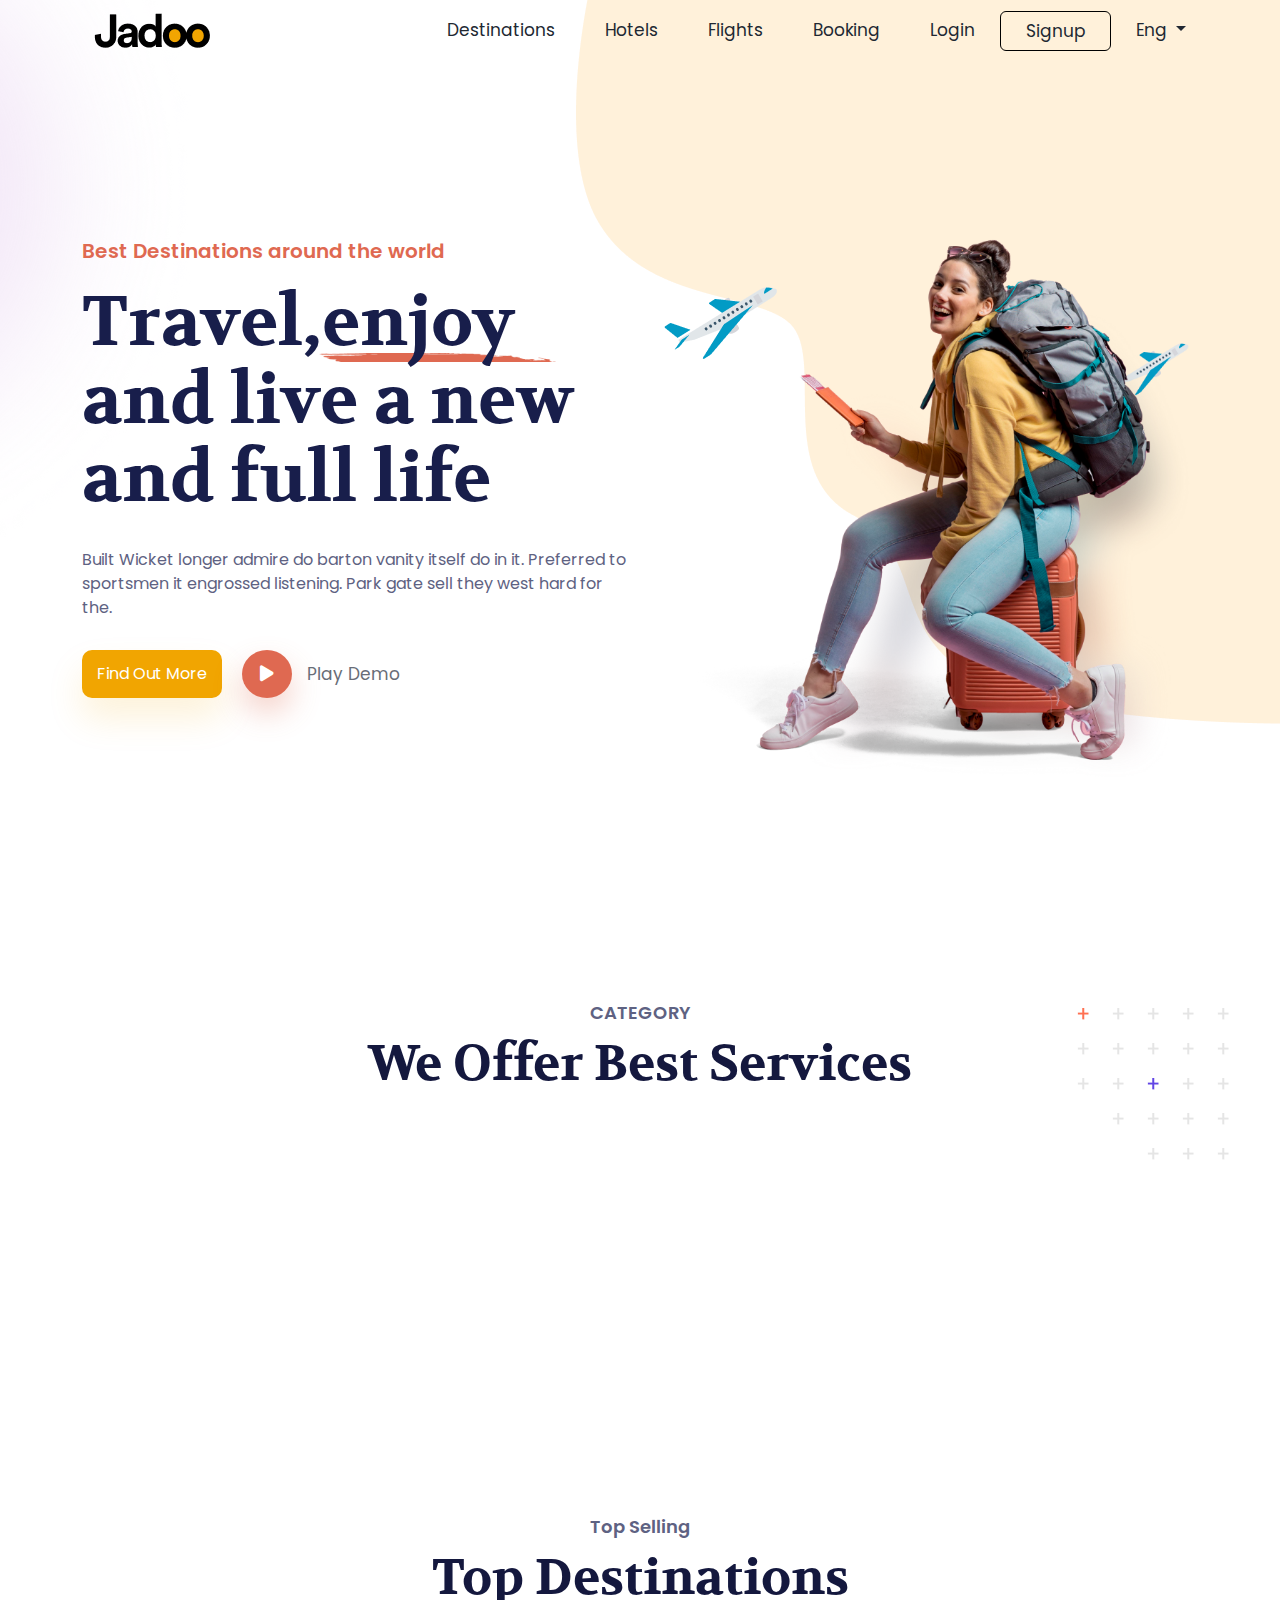
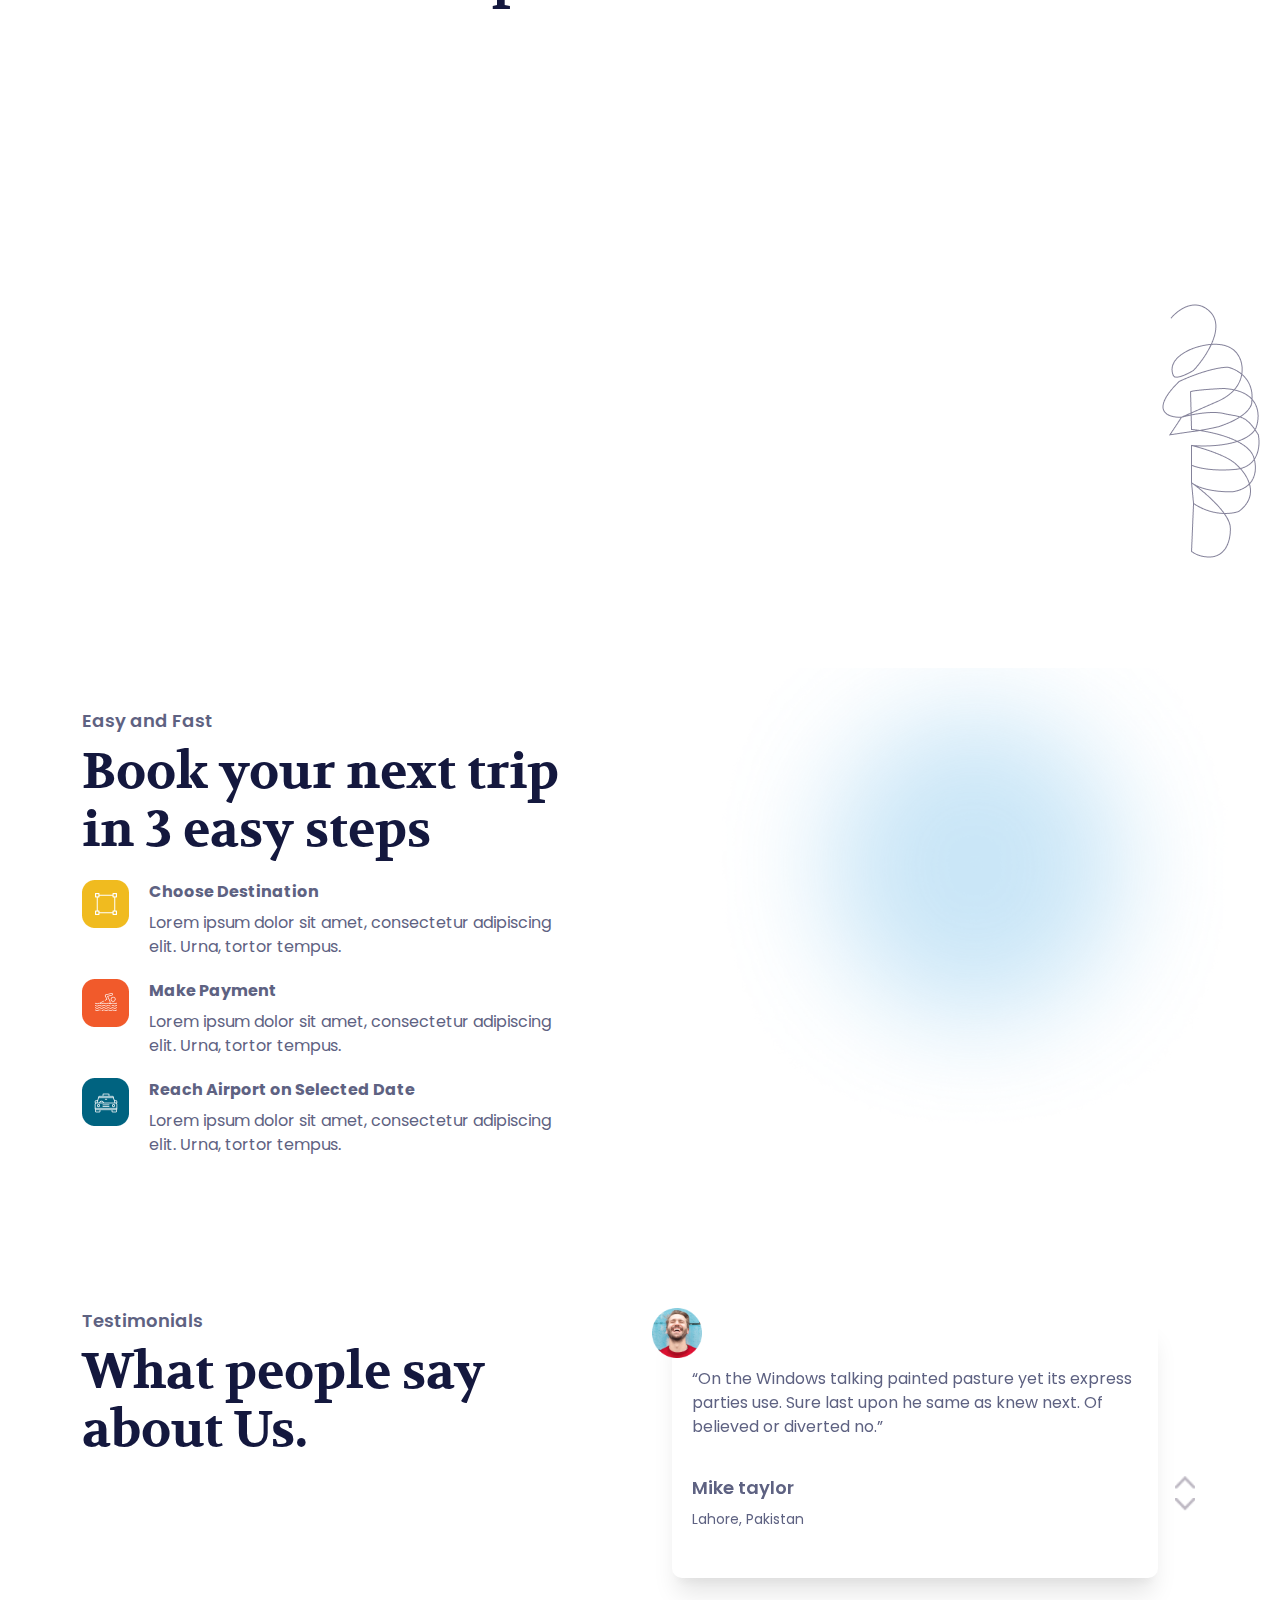
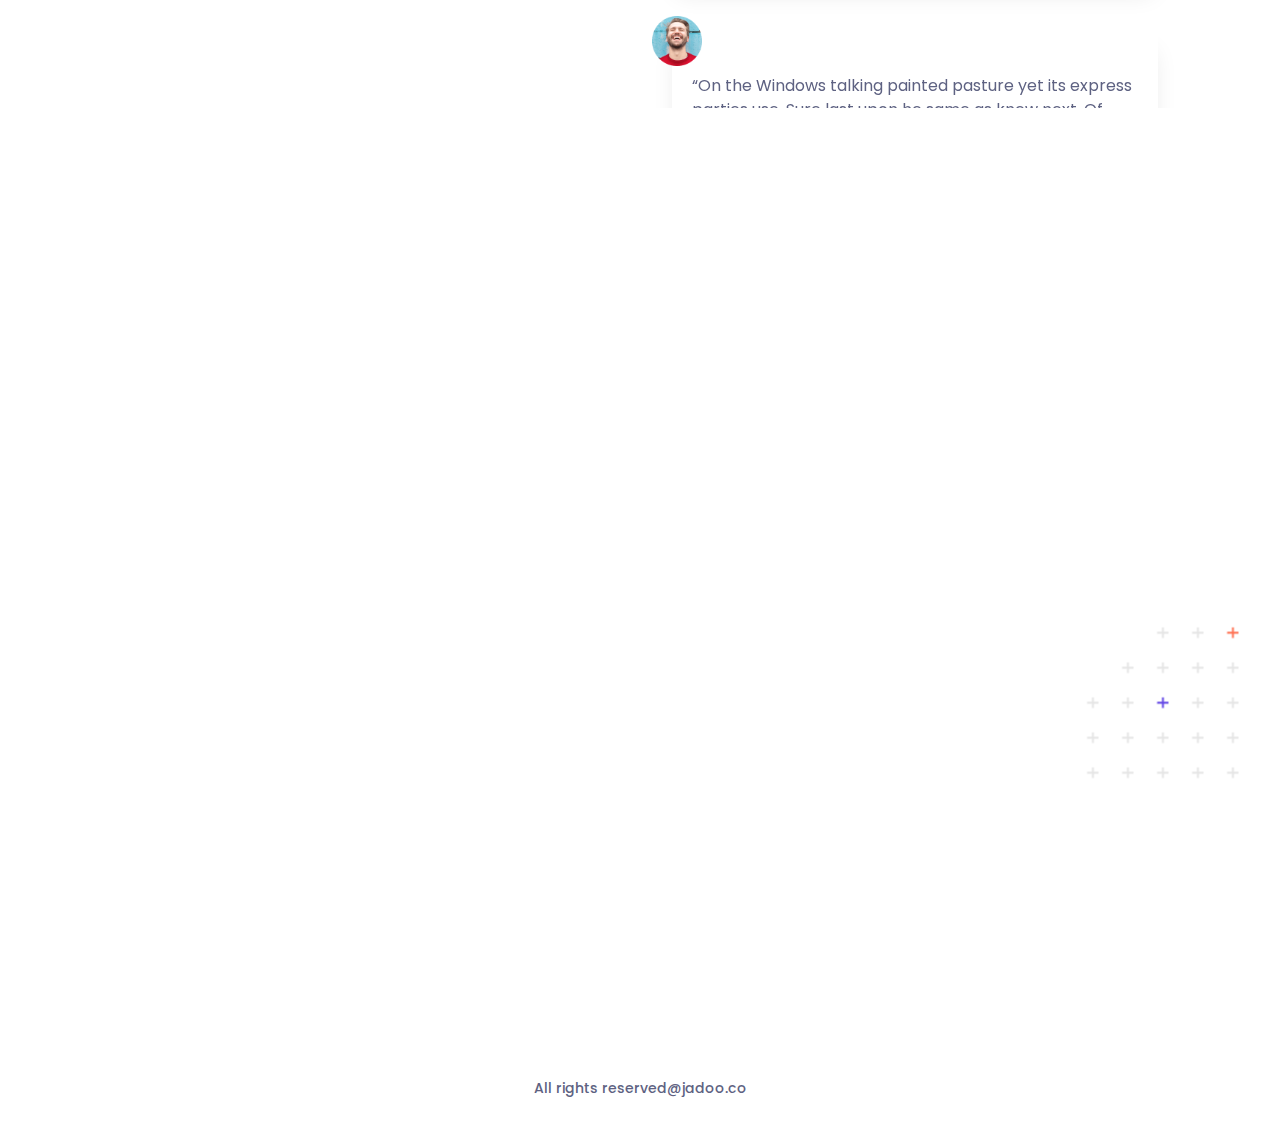
==== commit 925101ff: "slider added" ====
--- a/index.html
+++ b/index.html
@@ -360,20 +360,55 @@
           <h2 class="jadoo-lg-head">What people say<br> about Us.</h2>
         </div>
         <div class="col-lg-6 col-md-12">
-          <div style="padding: 40px;">
+          <div>
             <div class="swiper mySwiper">
                 <div class="swiper-wrapper">
-                  <div class="swiper-slide" style="background-color: aqua;">Slide 1</div>
-                  <div class="swiper-slide" style="background-color: red">Slide 2</div>
-                  <div class="swiper-slide" style="background-color: rgb(187, 255, 0)">Slide 3</div>
-                  <div class="swiper-slide" style="background-color: rgb(0, 26, 255)">Slide 4</div>
-                  <div class="swiper-slide">Slide 5</div>
-                  <div class="swiper-slide">Slide 6</div>
-                  <div class="swiper-slide">Slide 7</div>
-                  <div class="swiper-slide">Slide 8</div>
-                  <div class="swiper-slide">Slide 9</div>
+                  <div class="swiper-slide">
+                    <div class="testimonial-box">
+                      <img class="testimonial-img" src="assets/images/testimonial/user.png" alt="">
+                      <p>“On the Windows talking painted pasture yet its express parties use. Sure last upon he same as knew next. Of believed or diverted no.”</p>
+                      <div class="author-section">
+                        <h6>Mike taylor</h6>
+                        <p>Lahore, Pakistan</p>
+                      </div>
+                    </div>
+                  </div>
+                  <div class="swiper-slide">
+                    <div class="testimonial-box">
+                      <img class="testimonial-img" src="assets/images/testimonial/user.png" alt="">
+                      <p>“On the Windows talking painted pasture yet its express parties use. Sure last upon he same as knew next. Of believed or diverted no.”</p>
+                      <div class="author-section">
+                        <h6>Mike taylor</h6>
+                        <p>Lahore, Pakistan</p>
+                      </div>
+                    </div>
+                  </div>
+                  <div class="swiper-slide">
+                    <div class="testimonial-box">
+                      <img class="testimonial-img" src="assets/images/testimonial/user.png" alt="">
+                      <p>“On the Windows talking painted pasture yet its express parties use. Sure last upon he same as knew next. Of believed or diverted no.”</p>
+                      <div class="author-section">
+                        <h6>Mike taylor</h6>
+                        <p>Lahore, Pakistan</p>
+                      </div>
+                    </div>
+                  </div>
+                  <div class="swiper-slide">
+                    <div class="testimonial-box">
+                      <img class="testimonial-img" src="assets/images/testimonial/user.png" alt="">
+                      <p>“On the Windows talking painted pasture yet its express parties use. Sure last upon he same as knew next. Of believed or diverted no.”</p>
+                      <div class="author-section">
+                        <h6>Mike taylor</h6>
+                        <p>Lahore, Pakistan</p>
+                      </div>
+                    </div>
+                  </div>
                 </div>
                 <div class="swiper-pagination"></div>
+                <div class="swiper-arrows">
+                  <div class="swiper-button-next"></div>
+                  <div class="swiper-button-prev"></div>
+                </div>
               </div>
           </div>
         </div>
--- a/assets/css/style.css
+++ b/assets/css/style.css
@@ -661,6 +661,9 @@
 
 
 /* testimonial-section */
+.testimonial-section{
+    padding: 0px 10px;
+}
 .testimonial-section .jadoo-sm-head{
     text-align: left;
 }
@@ -668,28 +671,84 @@
     text-align: left;
 }
 .swiper {
+    height: 400px;
+}
+
+
+.swiper{
     width: 100%;
-    height: 300px;
-  }
-
-  .swiper-slide {
-    text-align: center;
+}
+.swiper-slide{
+    padding: 10px 40px 0px 20px;
+}
+
+.testimonial-box{
+    display: flex;
+    flex-direction: column;
+    justify-content: space-around;
+    height: 100%;
+    padding: 30px 20px;
+    background-color: #fff;
+    border-radius: 10px;
+    box-shadow: rgba(0, 0, 0, 0.1) 0px 20px 25px -5px, rgba(0, 0, 0, 0.04) 0px 10px 10px -5px;
+    height: 260px;
+}
+
+.testimonial-img{
+    position: absolute;
+    width: 50px;
+    height: 50px;
+    top: 0px;
+    left: 0px;
+}
+
+.testimonial-box p{
+    font-size: 16px;
+    color: var(--para-col);
+}
+.testimonial-box .author-section h6{
     font-size: 18px;
-    background: #fff;
-    display: flex;
-    justify-content: center;
-    align-items: center;
-  }
-
-  .swiper-slide img {
-    display: block;
-    width: 100%;
-    height: 100%;
-    object-fit: cover;
-  }
-  .swiper-backface-hidden .swiper-slide{
-      margin-top: -30px;
-  }
+    line-height: 26px;
+    color: var(--para-col);
+    font-weight: 600;
+}
+.testimonial-box .author-section p{
+    font-size: 14px;
+}
+.swiper-pagination{
+    left: -30% !important;
+
+}
+
+.swiper-arrows .swiper-button-next{
+    position: absolute;
+    right: 0px;
+    rotate: 360deg;
+    color: var(--para-col);
+    padding-bottom: 50px;
+}
+.swiper-arrows .swiper-button-prev{
+    position: absolute;
+    right: 0px;
+    left: unset;
+}
+
+.swiper-button-prev:after{
+    content: '';
+    background-image: url('../images/testimonial/bottom-arrow.png');
+    height: 20px;
+    width: 20px;
+    background-size: contain;
+    background-repeat: no-repeat;
+}
+.swiper-button-next:after{
+    content: '';
+    background-image: url('../images/testimonial/top-arrow.png');
+    height: 20px;
+    width: 20px;
+    background-size: contain;
+    background-repeat: no-repeat;
+}
 
 
 
@@ -811,5 +870,11 @@
         display: flex;
         margin-bottom: 20px;
     }
-
-}
+    .testimonial-section{
+        padding: 50px 10px;
+    }
+    .swiper-slide {
+        padding: 10px 20px 0px 10px;
+    }
+
+}
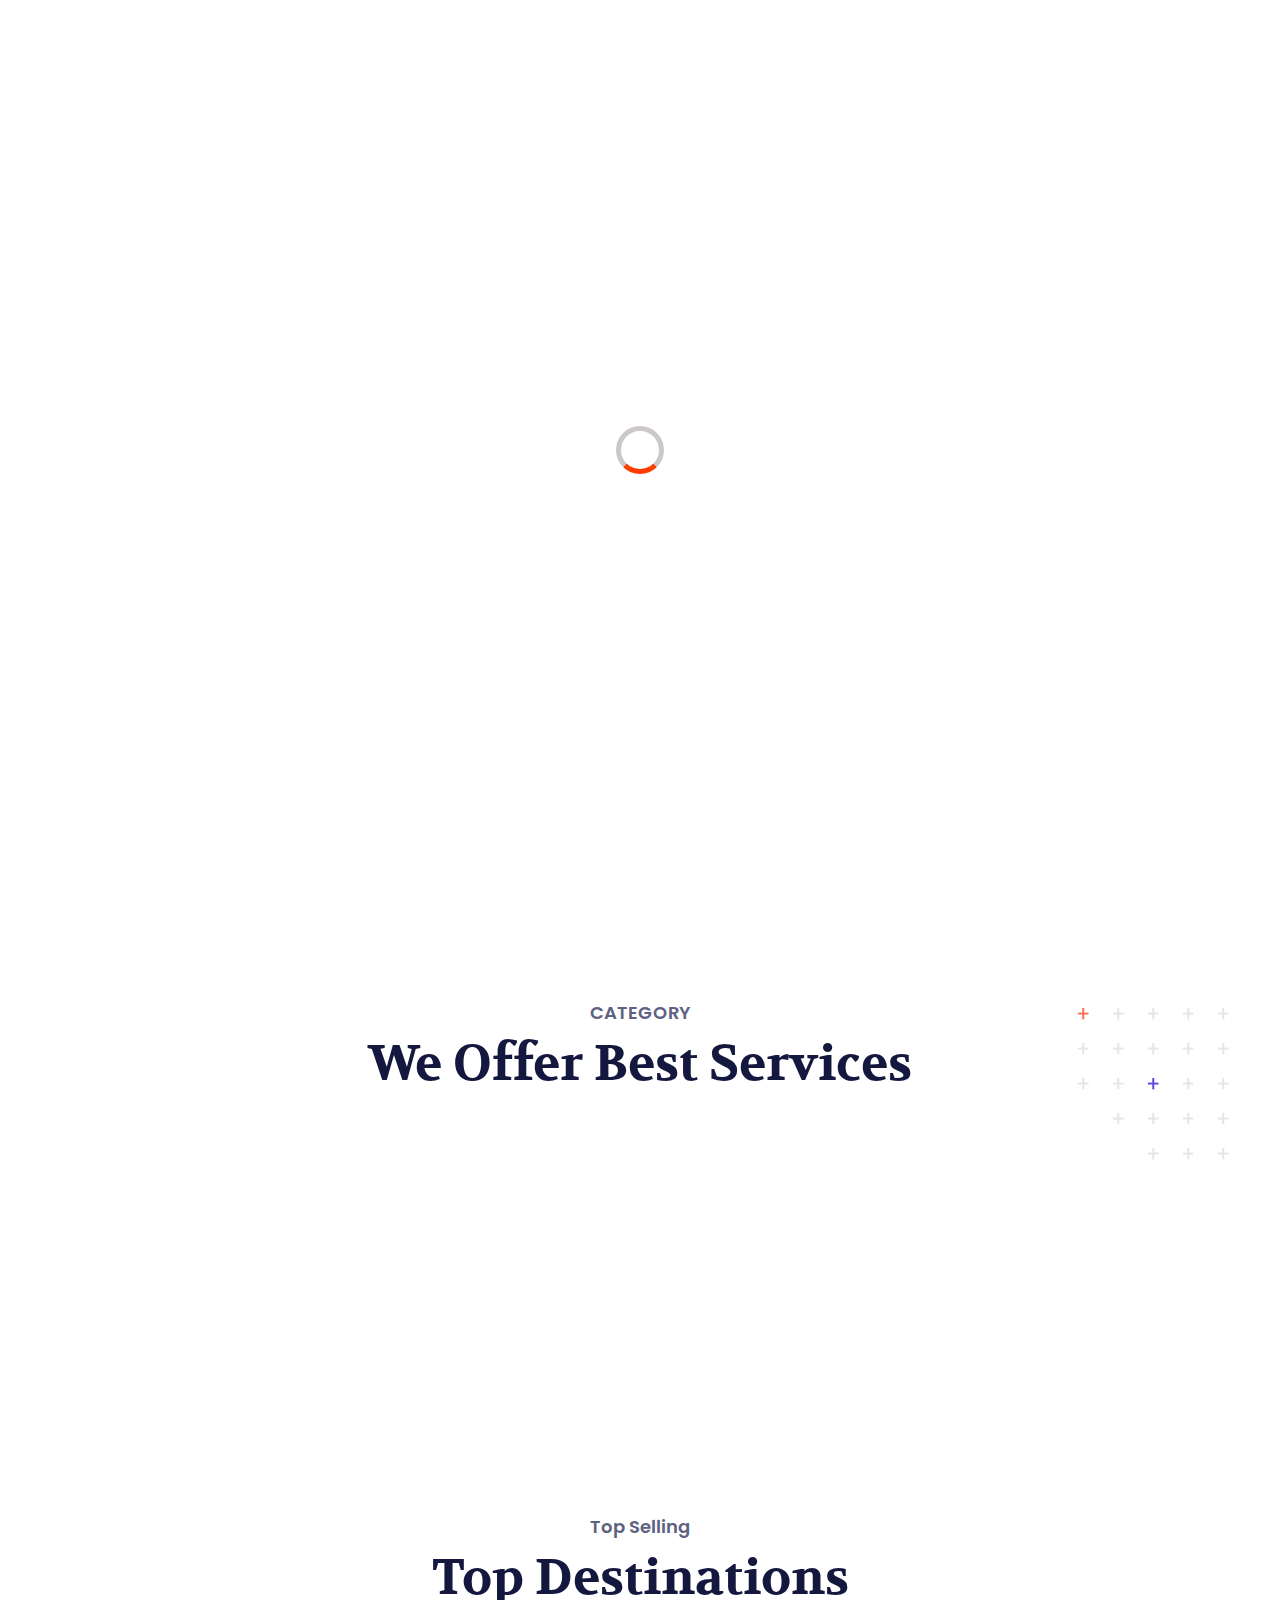
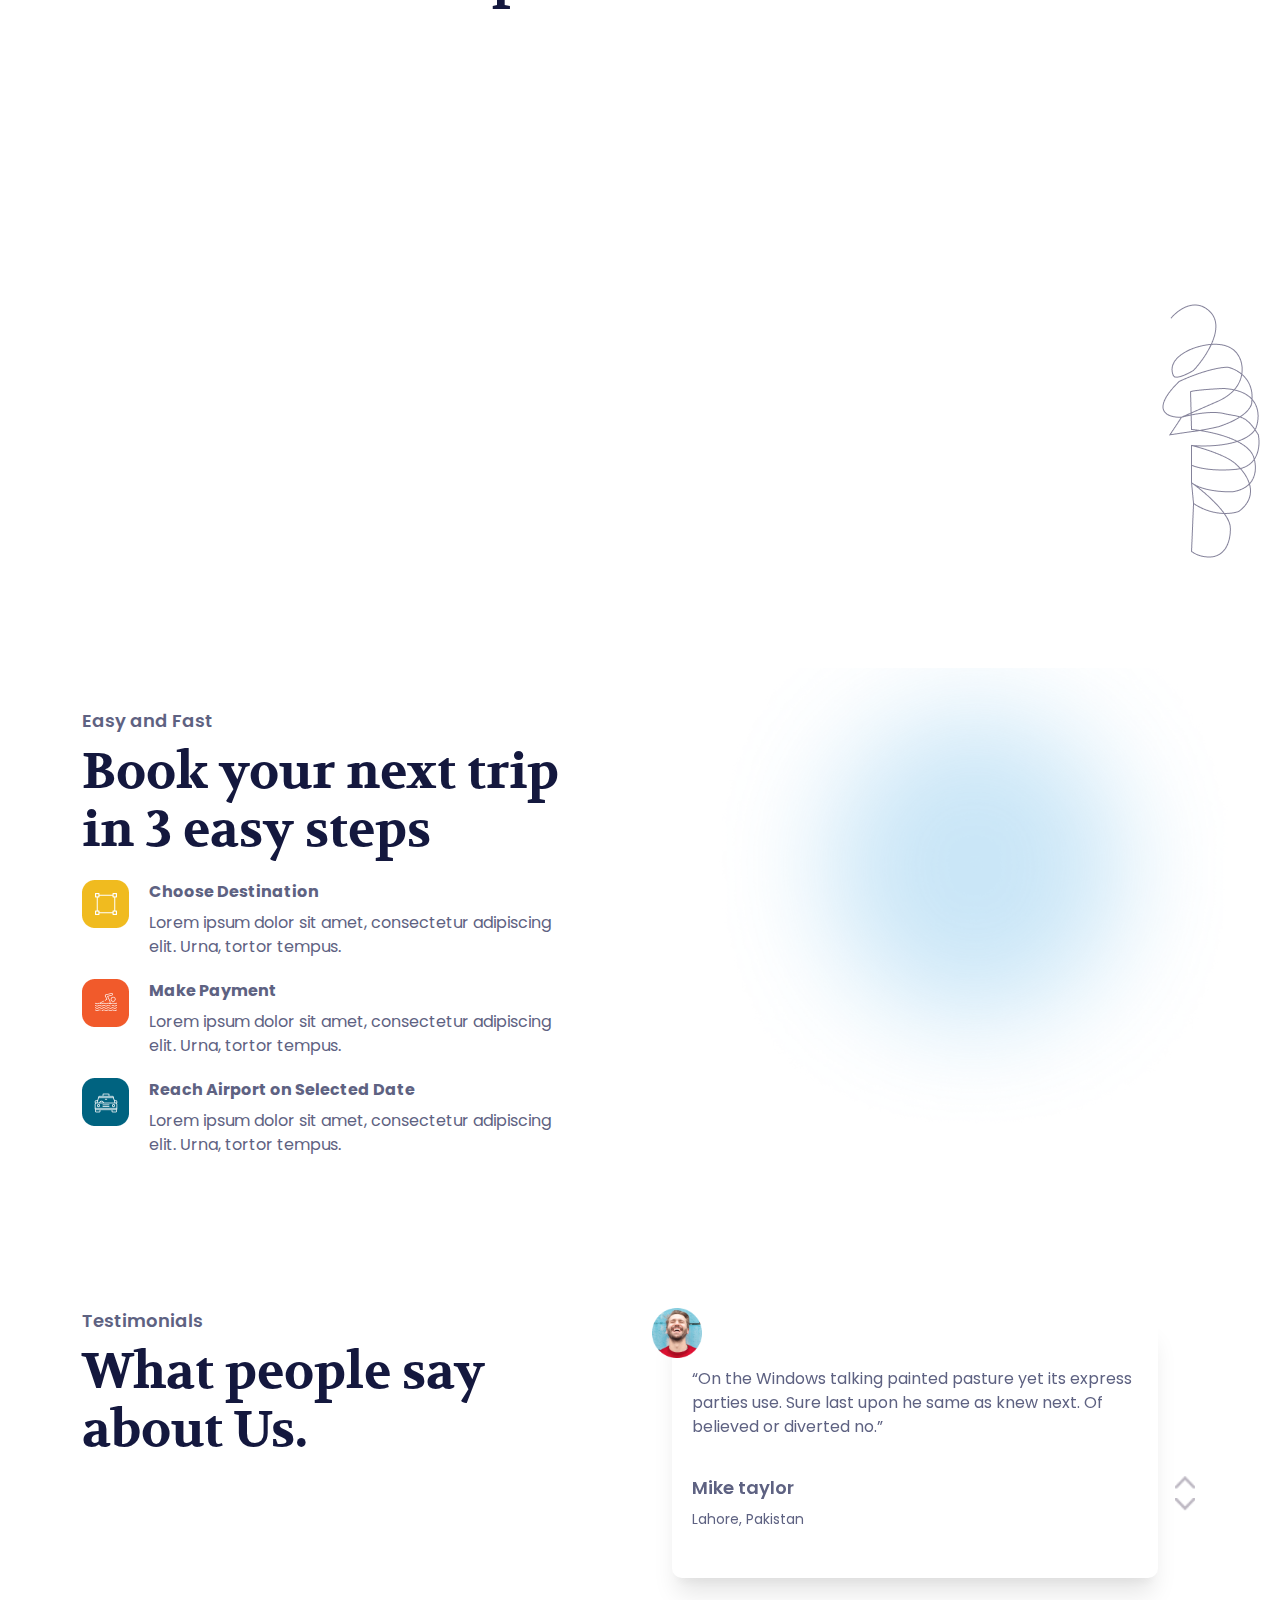
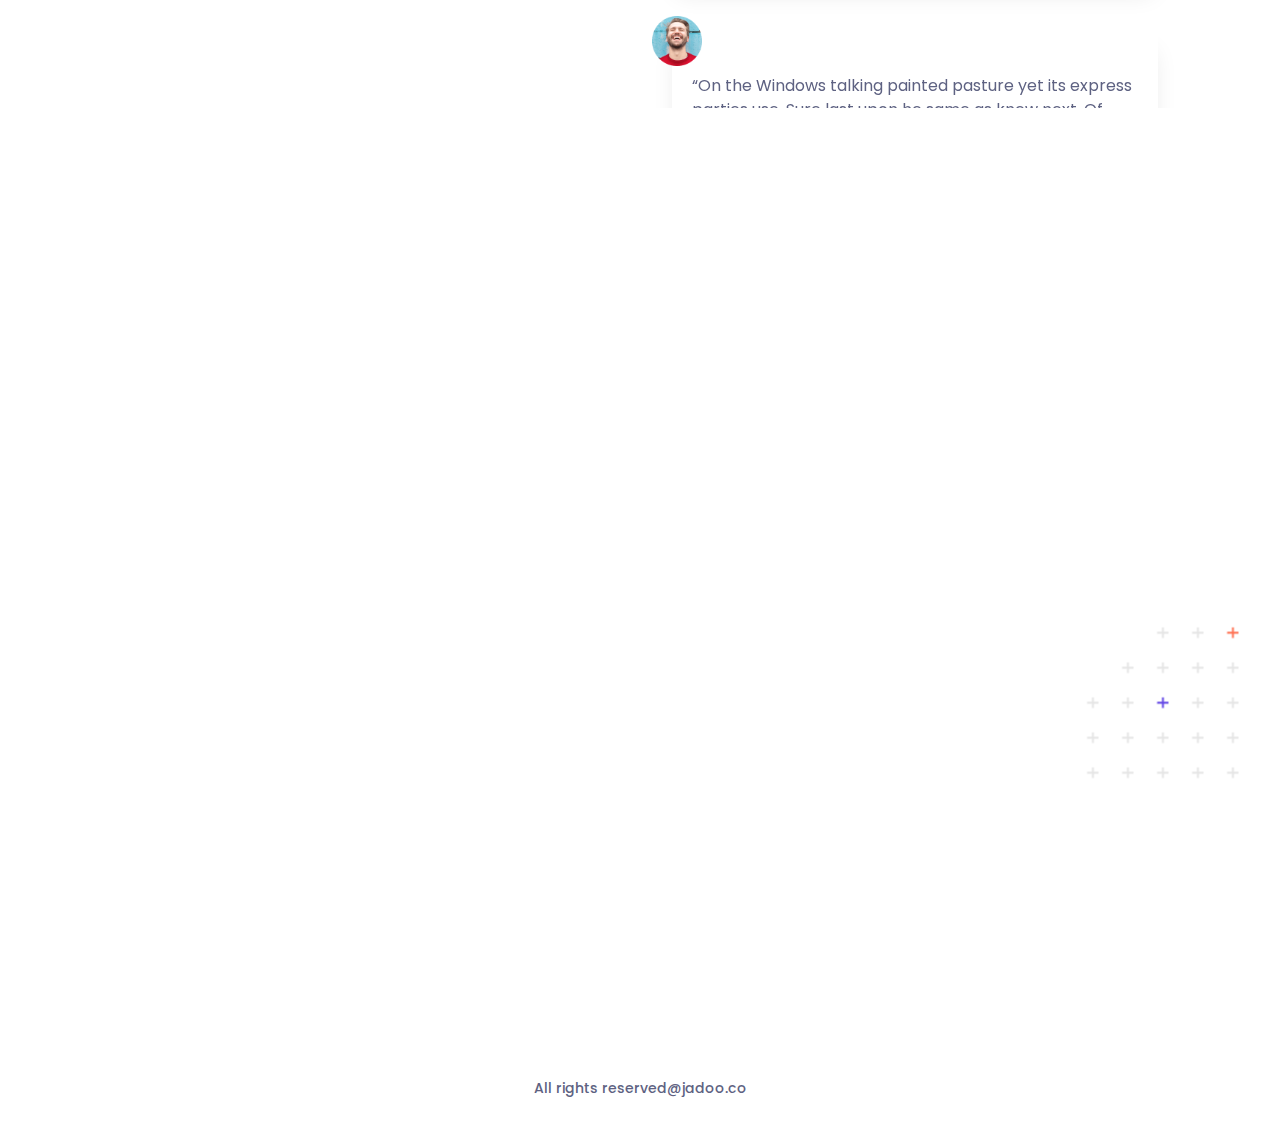
==== commit 2cdb72c9: "video added" ====
--- a/index.html
+++ b/index.html
@@ -16,6 +16,8 @@
   <!-- owl carousel -->
   <link rel="stylesheet" type="text/css" href="https://cdnjs.cloudflare.com/ajax/libs/OwlCarousel2/2.3.4/assets/owl.carousel.min.css"/>
   <link rel="stylesheet" type="text/css" href="https://cdnjs.cloudflare.com/ajax/libs/OwlCarousel2/2.3.4/assets/owl.theme.default.min.css"/>
+  <!-- fancybox -->
+  <link rel="stylesheet" href="assets/css/jquery.fancybox.min.css">
   <!-- style -->
   <link rel="stylesheet" href="assets/css/style.css">
 </head>
@@ -84,7 +86,7 @@
               engrossed listening. Park gate sell they west hard for the.</p>
             <div class="hero-btns">
               <a href="#" class="find-out-btn">Find Out More</a>
-              <a href="#" class="play-demo-btn"><i class="fa-solid fa-play"></i> <span>Play Demo</span></a>
+              <a href="https://youtu.be/njX2bu-_Vw4?si=v9JpA_9XiTF7ZPtw" class="play-demo-btn" data-fancybox="group"><i class="fa-solid fa-play"></i> <span>Play Demo</span></a>
             </div>
           </div>
           <div class="col-lg-6 col-md-12 col-12 hero-right order-lg-2 order-md-1 order-1">
@@ -533,8 +535,17 @@
   <script src="https://cdn.jsdelivr.net/npm/swiper@11/swiper-bundle.min.js"></script>
   <!-- owl carousel -->
   <script src="https://cdnjs.cloudflare.com/ajax/libs/OwlCarousel2/2.3.4/owl.carousel.js"></script>
+  <!-- smooth scroll -->
+  <script src="assets/js/SmoothScrollMouseWheel.js"></script>
+  <!-- fancy box -->
+  <script src="assets/js/jquery.fancybox.min.js"></script>
   <!-- js -->
   <script src="assets/js/main.js"></script>
 
+
+  <div class="loader">
+    <span class="loader-anime"></span>  
+  </div>
+
 </body>
 </html>--- a/assets/css/style.css
+++ b/assets/css/style.css
@@ -15,9 +15,11 @@
 a {
     text-decoration: none;
 }
-p{
+
+p {
     margin-bottom: 0;
 }
+
 :root {
     --nav-color: #212832;
     --orange-col: #DF6951;
@@ -33,15 +35,30 @@
     font-size: 17px;
     line-height: 24px;
     color: var(--nav-color);
-    padding: 7px 25px ;
-}
-.jadoo-navbar .signup-btn{
+    padding: 7px 25px;
+}
+
+.jadoo-navbar .signup-btn {
     border: 1px solid #000;
     padding: 10px;
     border-radius: 6px;
 }
-.jadoo-navbar .nav-item .lang-drp-down{
+
+.jadoo-navbar .nav-item .lang-drp-down {
     padding-right: 0px;
+}
+
+.navbar-toggler {
+    background-image: url('../images/hamburger.png');
+    width: 60px;
+    background-repeat: no-repeat;
+    background-size: contain;
+    outline: none;
+    box-shadow: none;
+}
+
+.navbar-toggler:focus {
+    box-shadow: none;
 }
 
 /* hero section */
@@ -54,27 +71,32 @@
     position: relative;
     overflow: hidden;
 }
-.hero-bg-shade{
+
+.hero-bg-shade {
     position: absolute;
     left: 0;
     top: 0;
     z-index: -1;
 }
-.hero-right{
-    position: relative;
-}
-.hero-right .traveller{
+
+.hero-right {
+    position: relative;
+}
+
+.hero-right .traveller {
     z-index: 3;
     position: relative;
 }
-.hero-right .plane-left{
+
+.hero-right .plane-left {
     position: absolute;
     left: 0;
     top: 0;
 }
-.hero-right .plane-right{
-    position: absolute;
-    right:0px;
+
+.hero-right .plane-right {
+    position: absolute;
+    right: 0px;
     top: 70px;
     z-index: 1;
     width: 120px;
@@ -127,7 +149,8 @@
     color: var(--para-col);
     margin-bottom: 30px;
 }
-.hero-content-section .hero-btns{
+
+.hero-content-section .hero-btns {
     display: flex;
 }
 
@@ -136,28 +159,28 @@
     padding: 12px 15px;
     border-radius: 10px;
     background: #F1A501;
-    box-shadow: 0px 20px 35px 0px rgba(241, 165, 1, 0.15);
     cursor: pointer;
 }
-.hero-content-section .find-out-btn:hover{
+
+.hero-content-section .find-out-btn:hover {
     background-color: #DF6951;
 }
 
-.hero-content-section .play-demo-btn{
+.hero-content-section .play-demo-btn {
     font-size: 17px;
     line-height: 24px;
     color: #686D77;
     margin-left: 20px;
 
 }
-.hero-content-section .play-demo-btn i{
+
+.hero-content-section .play-demo-btn i {
     background-color: #DF6951;
     color: var(--white-col);
     border-radius: 50%;
     padding: 15px 18px;
     font-size: 18px;
     margin-right: 10px;
-    box-shadow: 0px 15px 30px 0px rgba(223, 105, 81, 0.30);
 }
 
 
@@ -167,7 +190,8 @@
     position: relative;
     overflow: hidden;
 }
-.service-bg-shape{
+
+.service-bg-shape {
     position: absolute;
     right: 50px;
     top: 100px;
@@ -191,9 +215,10 @@
     text-align: center;
 }
 
-.service-cards-box{
+.service-cards-box {
     margin-top: 50px;
 }
+
 .service-section .service-card {
     display: flex;
     flex-direction: column;
@@ -204,7 +229,8 @@
     position: relative;
     transition: all .3s ease-in-out;
 }
-.service-section .service-card::after{
+
+.service-section .service-card::after {
     content: '';
     position: absolute;
     bottom: 30px;
@@ -221,17 +247,19 @@
     border-radius: 36px;
     box-shadow: 0px 1.85185px 3.14815px 0px rgba(0, 0, 0, 0.00), 0px 8.14815px 6.51852px 0px rgba(0, 0, 0, 0.01), 0px 20px 13px 0px rgba(0, 0, 0, 0.01), 0px 38.51852px 25.48148px 0px rgba(0, 0, 0, 0.01), 0px 64.81481px 46.85185px 0px rgba(0, 0, 0, 0.02), 0px 100px 80px 0px rgba(0, 0, 0, 0.02);
 }
-.service-section .service-card:hover::after{
+
+.service-section .service-card:hover::after {
     bottom: -35px;
     left: -40px;
     width: 100px;
     height: 100px;
 }
 
-.service-card img{
+.service-card img {
     margin-bottom: 25px;
     height: 50px;
 }
+
 .service-card .head {
     font-size: 20px;
     line-height: 28px;
@@ -248,24 +276,26 @@
 }
 
 /* destination section */
-.destination-section{
+.destination-section {
     padding: 0px 10px 100px;
     overflow: hidden;
 }
-.destination-section .container{
-    position: relative;
-}
-
-.destination-section .container .destination-decore{
+
+.destination-section .container {
+    position: relative;
+}
+
+.destination-section .container .destination-decore {
     position: absolute;
     right: -50px;
     bottom: 10px;
 }
-.destination-section .destination-card-box{
+
+.destination-section .destination-card-box {
     margin-top: 60px;
 }
 
-.destination-section .destination-card{
+.destination-section .destination-card {
     height: 500px;
     width: 100%;
     position: relative;
@@ -273,16 +303,19 @@
     overflow: hidden;
     box-shadow: 0px 1.85185px 3.14815px 0px rgba(0, 0, 0, 0.00), 0px 8.14815px 6.51852px 0px rgba(0, 0, 0, 0.01), 0px 20px 13px 0px rgba(0, 0, 0, 0.01), 0px 38.51852px 25.48148px 0px rgba(0, 0, 0, 0.01), 0px 64.81481px 46.85185px 0px rgba(0, 0, 0, 0.02), 0px 100px 80px 0px rgba(0, 0, 0, 0.02);
 }
-.destination-card img{
+
+.destination-card img {
     width: 100%;
     height: 100%;
     object-fit: cover;
     transition: all .5s ease-in-out;
 }
-.destination-section .destination-card:hover img{
+
+.destination-section .destination-card:hover img {
     transform: scale(1.08);
 }
-.destination-details{
+
+.destination-details {
     position: absolute;
     bottom: 0;
     left: 0;
@@ -290,66 +323,77 @@
     padding: 20px 15px 30px;
     background-color: var(--white-col);
 }
-.destination-details .top{
+
+.destination-details .top {
     display: flex;
     justify-content: space-between;
     align-items: center;
     margin-bottom: 15px;
 }
-.destination-details .top .place,.price{
+
+.destination-details .top .place,
+.price {
     font-size: 18px;
     line-height: 26px;
     color: var(--para-col);
 }
-.destination-details .duration{
+
+.destination-details .duration {
     font-size: 16px;
     color: var(--para-col);
 }
 
 /* steps section */
-.steps-section{
+.steps-section {
     padding: 40px 10px 100px;
     overflow: hidden;
 }
-.steps-section .jadoo-lg-head{
+
+.steps-section .jadoo-lg-head {
     text-align: left;
 }
-.steps-section .jadoo-sm-head{
+
+.steps-section .jadoo-sm-head {
     text-align: left;
 }
-.steps-section .steps{
+
+.steps-section .steps {
     display: flex;
     align-items: flex-start;
     margin: 20px 0px;
     padding-right: 13%;
 }
-.steps-section .steps img{
+
+.steps-section .steps img {
     margin-right: 20px;
 }
-.steps-section .steps h6{
+
+.steps-section .steps h6 {
     font-size: 16px;
     line-height: 24px;
     font-weight: 700;
     color: var(--para-col);
     margin-bottom: 7px;
 }
-.steps-section .steps p{
+
+.steps-section .steps p {
     font-size: 16px;
     line-height: 24px;
     font-weight: 400;
     color: var(--para-col);
 }
 
-.steps-left{
+.steps-left {
     padding: 50px;
     position: relative;
 }
-.bg-blue{
+
+.bg-blue {
     position: absolute;
     top: -120px;
 }
 
-.trips-card{
+.trips-card {
     position: relative;
     border-radius: 26px;
     background: var(--white-col);
@@ -357,28 +401,32 @@
     width: 360px;
     box-shadow: 0px 1.85185px 3.14815px 0px rgba(0, 0, 0, 0.00), 0px 8.14815px 6.51852px 0px rgba(0, 0, 0, 0.01), 0px 20px 13px 0px rgba(0, 0, 0, 0.01), 0px 38.51852px 25.48148px 0px rgba(0, 0, 0, 0.01), 0px 64.81481px 46.85185px 0px rgba(0, 0, 0, 0.02), 0px 100px 80px 0px rgba(0, 0, 0, 0.02);
 }
-.trips-card img{
+
+.trips-card img {
     width: 100%;
     object-fit: cover;
 }
 
-.trips-card h6{
+.trips-card h6 {
     font-size: 18px;
     line-height: 26px;
     font-weight: 500;
     color: #080809;
     margin: 20px 0 10px;
 }
-.trips-card .trip-dtls{
+
+.trips-card .trip-dtls {
     font-size: 16px;
     line-height: 24px;
-    color:#84829A;
+    color: #84829A;
     margin-bottom: 20px;
 }
-.trips-card .trip-btns{
-    display: flex;
-}
-.trip-btns a{
+
+.trips-card .trip-btns {
+    display: flex;
+}
+
+.trip-btns a {
     padding: 10px;
     background-color: #F5F5F5;
     display: flex;
@@ -390,34 +438,38 @@
     margin-right: 15px;
     transition: .3s ease-in;
 }
-.trip-btns a :hover path{
+
+.trip-btns a :hover path {
     fill: #8A79DF;
 }
 
-.trips-card .trip-going{
+.trips-card .trip-going {
     display: flex;
     justify-content: space-between;
     align-items: center;
     margin-top: 30px;
-    
-}
-
-.trips-card .trip-going .number{
-    display: flex;
-}
-.trips-card .trip-going .number svg{
+
+}
+
+.trips-card .trip-going .number {
+    display: flex;
+}
+
+.trips-card .trip-going .number svg {
     margin-right: 15px;
 }
-.trips-card .trip-going .number p{
+
+.trips-card .trip-going .number p {
     font-size: 16px;
     line-height: 24px;
     color: #84829A;
 }
-.ongoing-trip{
+
+.ongoing-trip {
     display: flex;
     align-items: flex-start;
     justify-content: flex-start;
-    padding:20px;
+    padding: 20px;
     border-radius: 18px;
     background: var(--white-col);
     box-shadow: 0px 1.85185px 3.14815px 0px rgba(0, 0, 0, 0.00), 0px 8.14815px 6.51852px 0px rgba(0, 0, 0, 0.01), 0px 20px 13px 0px rgba(0, 0, 0, 0.01), 0px 38.51852px 25.48148px 0px rgba(0, 0, 0, 0.01), 0px 64.81481px 46.85185px 0px rgba(0, 0, 0, 0.02), 0px 100px 80px 0px rgba(0, 0, 0, 0.02);
@@ -426,43 +478,50 @@
     right: -90px;
 }
 
-.ongoing-trip img{
+.ongoing-trip img {
     width: 50px;
     height: 50px;
     border-radius: 50%;
 }
-.ongoing-trip .ongoing-dtls{
+
+.ongoing-trip .ongoing-dtls {
     margin-left: 10px;
 }
-.ongoing-trip .ongoing-dtls span{
+
+.ongoing-trip .ongoing-dtls span {
     font-size: 14px;
     line-height: 20px;
     font-weight: 500;
     color: #84829A;
 }
-.ongoing-trip .ongoing-dtls p{
+
+.ongoing-trip .ongoing-dtls p {
     font-size: 18px;
     line-height: 26px;
     color: #080809;
 }
-.ongoing-trip .ongoing-dtls .progress-dtls{
+
+.ongoing-trip .ongoing-dtls .progress-dtls {
     font-size: 14px;
     line-height: 22px;
     color: #080809;
     margin-top: 10px;
 }
-.ongoing-trip .ongoing-dtls .progress-dtls span{
+
+.ongoing-trip .ongoing-dtls .progress-dtls span {
     font-size: 14px;
     line-height: 22px;
     color: #8A79DF;
 }
-.ongoing-trip .ongoing-dtls .progress-dtls .progress{
+
+.ongoing-trip .ongoing-dtls .progress-dtls .progress {
     height: 5px;
     width: 140px;
     background-color: #F5F5F5;
     margin-top: 10px;
 }
-.ongoing-trip .ongoing-dtls .progress-dtls .progress .progress-bar{
+
+.ongoing-trip .ongoing-dtls .progress-dtls .progress .progress-bar {
     background-color: #8A79DF;
 }
 
@@ -471,11 +530,12 @@
     -webkit-animation: move-y 1.5s alternate infinite;
 }
 
-@keyframes move-y{
+@keyframes move-y {
     0% {
         transform: translate3d(0, 0, 0);
         -webkit-transform: translate3d(0, 0, 0);
     }
+
     100% {
         transform: translate3d(0, 10px, 0);
         -webkit-transform: translate3d(0, 10px, 0);
@@ -483,12 +543,12 @@
 }
 
 /* client slider */
-.client-section{
+.client-section {
     padding: 0 10px;
     overflow: hidden;
 }
 
-.client-slider .client-logo{
+.client-slider .client-logo {
     padding: 25px;
     border-radius: 10px;
     height: 80px;
@@ -496,61 +556,71 @@
     transition: .3s ease-out;
     margin: 30px 10px;
 }
-.client-slider .client-logo img{
+
+.client-slider .client-logo img {
     filter: grayscale(1);
     transition: .3s ease-out;
 }
-.client-slider .client-logo:hover{
+
+.client-slider .client-logo:hover {
     box-shadow: 0px 1.85185px 3.14815px 0px rgba(0, 0, 0, 0.00), 0px 8.14815px 6.51852px 0px rgba(0, 0, 0, 0.01), 0px 20px 13px 0px rgba(0, 0, 0, 0.01), 0px 38.51852px 25.48148px 0px rgba(0, 0, 0, 0.01), 0px 64.81481px 46.85185px 0px rgba(0, 0, 0, 0.02), 0px 100px 80px 0px rgba(0, 0, 0, 0.02);
 }
-.client-slider .client-logo:hover img{
+
+.client-slider .client-logo:hover img {
     filter: grayscale(0);
 }
 
 /* newsletter section */
-.newsletter-section{
-    padding:100px 10px;
+.newsletter-section {
+    padding: 100px 10px;
     position: relative;
     overflow: hidden;
 }
-.newsletter-shape{
+
+.newsletter-shape {
     position: absolute;
     bottom: 30px;
     right: 40px;
     rotate: 90deg;
     z-index: -1;
 }
-.newsletter-section .newsletter-box{
+
+.newsletter-section .newsletter-box {
     position: relative;
     background-color: #dfd7f944;
     padding: 80px 100px;
     border-radius: 130px 20px 20px 20px;
     z-index: 11;
 }
-.newsletter-box .left-circle{
+
+.newsletter-box .left-circle {
     position: absolute;
     left: 10px;
     bottom: 0px;
     opacity: .1;
     z-index: -1;
 }
-.newsletter-box .right-circle{
+
+.newsletter-box .right-circle {
     position: absolute;
     top: 0px;
     right: 0px;
     opacity: .1;
     z-index: -1;
 }
-.newsletter-box .share-icon{
+
+.newsletter-box .share-icon {
     position: absolute;
     top: -20px;
     right: -20px;
-    transition:  .2s ease-in ;
-}
-.newsletter-box .share-icon:hover{
+    transition: .2s ease-in;
+}
+
+.newsletter-box .share-icon:hover {
     transform: scale(1.1);
 }
-.newsletter-section .newsletter-box h4{
+
+.newsletter-section .newsletter-box h4 {
     font-size: 33px;
     font-weight: 600;
     line-height: 42px;
@@ -558,23 +628,27 @@
     color: var(--para-col);
     margin-bottom: 70px;
 }
-.subcribe-box{
+
+.subcribe-box {
     display: flex;
     justify-content: center;
     align-items: center;
 }
-.subcribe-box .input-box{
+
+.subcribe-box .input-box {
     background-color: var(--white-col);
     border-radius: 10px;
     padding: 15px 25px;
 }
-.subcribe-box .input-box input{
+
+.subcribe-box .input-box input {
     border-style: none;
     outline: none;
     padding-left: 15px;
     min-width: 260px;
 }
-.subcribe-box .subscribe-btn{
+
+.subcribe-box .subscribe-btn {
     font-family: 'Open Sans', sans-serif;
     border-radius: 10px;
     color: var(--white-col);
@@ -582,38 +656,43 @@
     padding: 15px 30px;
     margin-left: 15px;
 }
-.subcribe-box .subscribe-btn:hover{
+
+.subcribe-box .subscribe-btn:hover {
     background: var(--gradient, linear-gradient(180deg, #dd6438 0%, #d83920 100%));
 
 }
 
 /* footer section */
-footer{
+footer {
     padding: 50px 10px 50px;
     overflow: hidden;
 }
-footer .footer-logo{
+
+footer .footer-logo {
     color: #181E4B;
     font-size: 44px;
     line-height: 52px;
     font-weight: 500;
     margin-bottom: 15px;
 }
-footer .footer-desc{
+
+footer .footer-desc {
     font-size: 13px;
     line-height: 20px;
     font-weight: 500;
     color: var(--para-col);
     max-width: 80%;
 }
-footer .footer-head{
-    color:#080809;
+
+footer .footer-head {
+    color: #080809;
     font-size: 21px;
     line-height: 30px;
     font-weight: 700;
     margin-bottom: 20px;
 }
-footer .footer-links{
+
+footer .footer-links {
     color: var(--para-col);
     font-size: 18px;
     line-height: 26px;
@@ -621,10 +700,12 @@
     display: block;
     margin-bottom: 10px;
 }
-.ftr-sm-icon{
-    display: flex;
-}
-.ftr-sm-icon a{
+
+.ftr-sm-icon {
+    display: flex;
+}
+
+.ftr-sm-icon a {
     display: flex;
     justify-content: center;
     align-items: center;
@@ -635,13 +716,16 @@
     margin-right: 20px;
     color: #000;
 }
-.ftr-sm-icon a i{
+
+.ftr-sm-icon a i {
     font-size: 18px;
 }
-.ftr-sm-icon a:hover i{
+
+.ftr-sm-icon a:hover i {
     color: var(--orange-col);
 }
-footer .discover-app{
+
+footer .discover-app {
     color: var(--para-col);
     font-size: 20px;
     line-height: 28px;
@@ -650,7 +734,8 @@
     margin-top: 20px;
     margin-bottom: 10px;
 }
-footer .copyright{
+
+footer .copyright {
     font-size: 14px;
     line-height: 20px;
     font-weight: 500;
@@ -661,28 +746,32 @@
 
 
 /* testimonial-section */
-.testimonial-section{
+.testimonial-section {
     padding: 0px 10px;
 }
-.testimonial-section .jadoo-sm-head{
+
+.testimonial-section .jadoo-sm-head {
     text-align: left;
 }
-.testimonial-section .jadoo-lg-head{
+
+.testimonial-section .jadoo-lg-head {
     text-align: left;
 }
+
 .swiper {
     height: 400px;
 }
 
 
-.swiper{
+.swiper {
     width: 100%;
 }
-.swiper-slide{
+
+.swiper-slide {
     padding: 10px 40px 0px 20px;
 }
 
-.testimonial-box{
+.testimonial-box {
     display: flex;
     flex-direction: column;
     justify-content: space-around;
@@ -694,7 +783,7 @@
     height: 260px;
 }
 
-.testimonial-img{
+.testimonial-img {
     position: absolute;
     width: 50px;
     height: 50px;
@@ -702,38 +791,42 @@
     left: 0px;
 }
 
-.testimonial-box p{
+.testimonial-box p {
     font-size: 16px;
     color: var(--para-col);
 }
-.testimonial-box .author-section h6{
+
+.testimonial-box .author-section h6 {
     font-size: 18px;
     line-height: 26px;
     color: var(--para-col);
     font-weight: 600;
 }
-.testimonial-box .author-section p{
+
+.testimonial-box .author-section p {
     font-size: 14px;
 }
-.swiper-pagination{
+
+.swiper-pagination {
     left: -30% !important;
 
 }
 
-.swiper-arrows .swiper-button-next{
+.swiper-arrows .swiper-button-next {
     position: absolute;
     right: 0px;
     rotate: 360deg;
     color: var(--para-col);
     padding-bottom: 50px;
 }
-.swiper-arrows .swiper-button-prev{
+
+.swiper-arrows .swiper-button-prev {
     position: absolute;
     right: 0px;
     left: unset;
 }
 
-.swiper-button-prev:after{
+.swiper-button-prev:after {
     content: '';
     background-image: url('../images/testimonial/bottom-arrow.png');
     height: 20px;
@@ -741,7 +834,8 @@
     background-size: contain;
     background-repeat: no-repeat;
 }
-.swiper-button-next:after{
+
+.swiper-button-next:after {
     content: '';
     background-image: url('../images/testimonial/top-arrow.png');
     height: 20px;
@@ -751,130 +845,211 @@
 }
 
 
+/* loader */
+
+.loader {
+    width: 100%;
+    height: 100%;
+    top: 0;
+    left: 0;
+    position: fixed;
+    display: block;
+    opacity: 1;
+    background: #fff;
+    z-index: 9999;
+    text-align: center;
+    display: flex;
+    justify-content: center;
+    align-items: center;
+}
+
+.loader-anime {
+    width: 48px;
+    height: 48px;
+    border: 5px solid #ccc8c8;
+    border-bottom-color: #FF3D00;
+    border-radius: 50%;
+    display: inline-block;
+    box-sizing: border-box;
+    animation: rotation 1s linear infinite;
+}
+
+@keyframes rotation {
+    0% {
+        transform: rotate(0deg);
+    }
+
+    100% {
+        transform: rotate(360deg);
+    }
+}
+
+
 
 /* media query tab */
-@media only screen and (max-width:999px){
+@media only screen and (max-width:999px) {
+    .jadoo-navbar .nav-item .nav-link {
+        display: inline-block;
+    }
+
     .hero-section {
         height: auto;
         background-position: top right;
     }
-    .hero-section .hero-content-section{
+
+    .hero-section .hero-content-section {
         padding: 10px;
     }
-    .hero-content-section .sm-desc{
+
+    .hero-content-section .sm-desc {
         max-width: 80%;
     }
-    .destination-section .destination-card{
+
+    .destination-section .destination-card {
         height: 360px;
     }
-    .newsletter-section .newsletter-box h4{
+
+    .newsletter-section .newsletter-box h4 {
         font-size: 24px;
         line-height: 30px;
         margin-bottom: 30px;
     }
-    .newsletter-section .newsletter-box{
+
+    .newsletter-section .newsletter-box {
         padding: 60px;
     }
-    .newsletter-box .left-circle{
+
+    .newsletter-box .left-circle {
         display: none;
     }
-    .newsletter-box .right-circle{
+
+    .newsletter-box .right-circle {
         display: none;
     }
-    .newsletter-shape{
+
+    .newsletter-shape {
         display: none;
     }
 }
 
 /* media query mobile */
-@media only screen and (max-width:767px){
+@media only screen and (max-width:767px) {
+
     .hero-section {
         height: auto;
         background-position: top;
         background-size: contain;
     }
-    .hero-content-section .lg-head{
+
+    .hero-content-section .lg-head {
         font-size: 44px;
         line-height: 54px;
     }
-    .hero-content-section .lg-head .enjoy::before{
+
+    .hero-content-section .lg-head .enjoy::before {
         top: 50px;
         width: 200px;
     }
-    .hero-content-section .sm-desc{
+
+    .hero-content-section .sm-desc {
         max-width: 80%;
     }
-    .destination-section .destination-card{
+
+    .destination-section .destination-card {
         height: 360px;
     }
-    .service-bg-shape{
+
+    .service-bg-shape {
         display: none;
     }
-    .jadoo-lg-head{
+
+    .jadoo-lg-head {
         font-size: 36px;
         line-height: 44px;
     }
-    .service-section .service-card{
+
+    .service-section .service-card {
         margin-bottom: 25px;
     }
-    .destination-section .destination-card{
+
+    .destination-section .destination-card {
         margin-bottom: 20px;
     }
-    .steps-left{
+
+    .steps-left {
         padding: 0px;
     }
-    .ongoing-trip{
+
+    .ongoing-trip {
         bottom: -100px;
         right: 10px;
     }
-    .steps-section{
+
+    .steps-section {
         padding-bottom: 140px;
     }
-    .bg-blue{
+
+    .bg-blue {
         top: -70px;
     }
-    .service-section{
+
+    .service-section {
         padding: 50px 10px;
     }
-    .service-cards-box{
+
+    .service-cards-box {
         margin-top: 10px;
     }
-    .destination-section .destination-card-box{
+
+    .destination-section .destination-card-box {
         margin-top: 30px;
     }
-    .destination-section{
+
+    .destination-section {
         padding: 0 10px 50px;
     }
-    .newsletter-section{
+
+    .newsletter-section {
         padding: 50px 10px;
     }
-    .newsletter-section .newsletter-box{
+
+    .newsletter-section .newsletter-box {
         padding: 30px 10px;
         border-radius: 50px 10px 10px 10px;
     }
-    .newsletter-section .newsletter-box h4{
+
+    .newsletter-section .newsletter-box h4 {
         font-size: 18px;
         line-height: 26px;
         font-weight: 500;
         margin-bottom: 20px;
     }
-    .newsletter-box .share-icon{
+
+    .newsletter-box .share-icon {
         top: -35px;
         right: -10px;
         width: 50px;
     }
-    .subcribe-box{
+
+    .subcribe-box {
         flex-direction: column;
     }
-    .subcribe-box .input-box{
+
+    .subcribe-box .input-box {
         display: flex;
-        margin-bottom: 20px;
-    }
-    .testimonial-section{
+        margin: 20px;
+    }
+
+    .testimonial-section {
         padding: 50px 10px;
     }
+
     .swiper-slide {
         padding: 10px 20px 0px 10px;
     }
 
-}
+    .testimonial-section .jadoo-lg-head {
+        margin-bottom: 30px;
+    }
+
+}